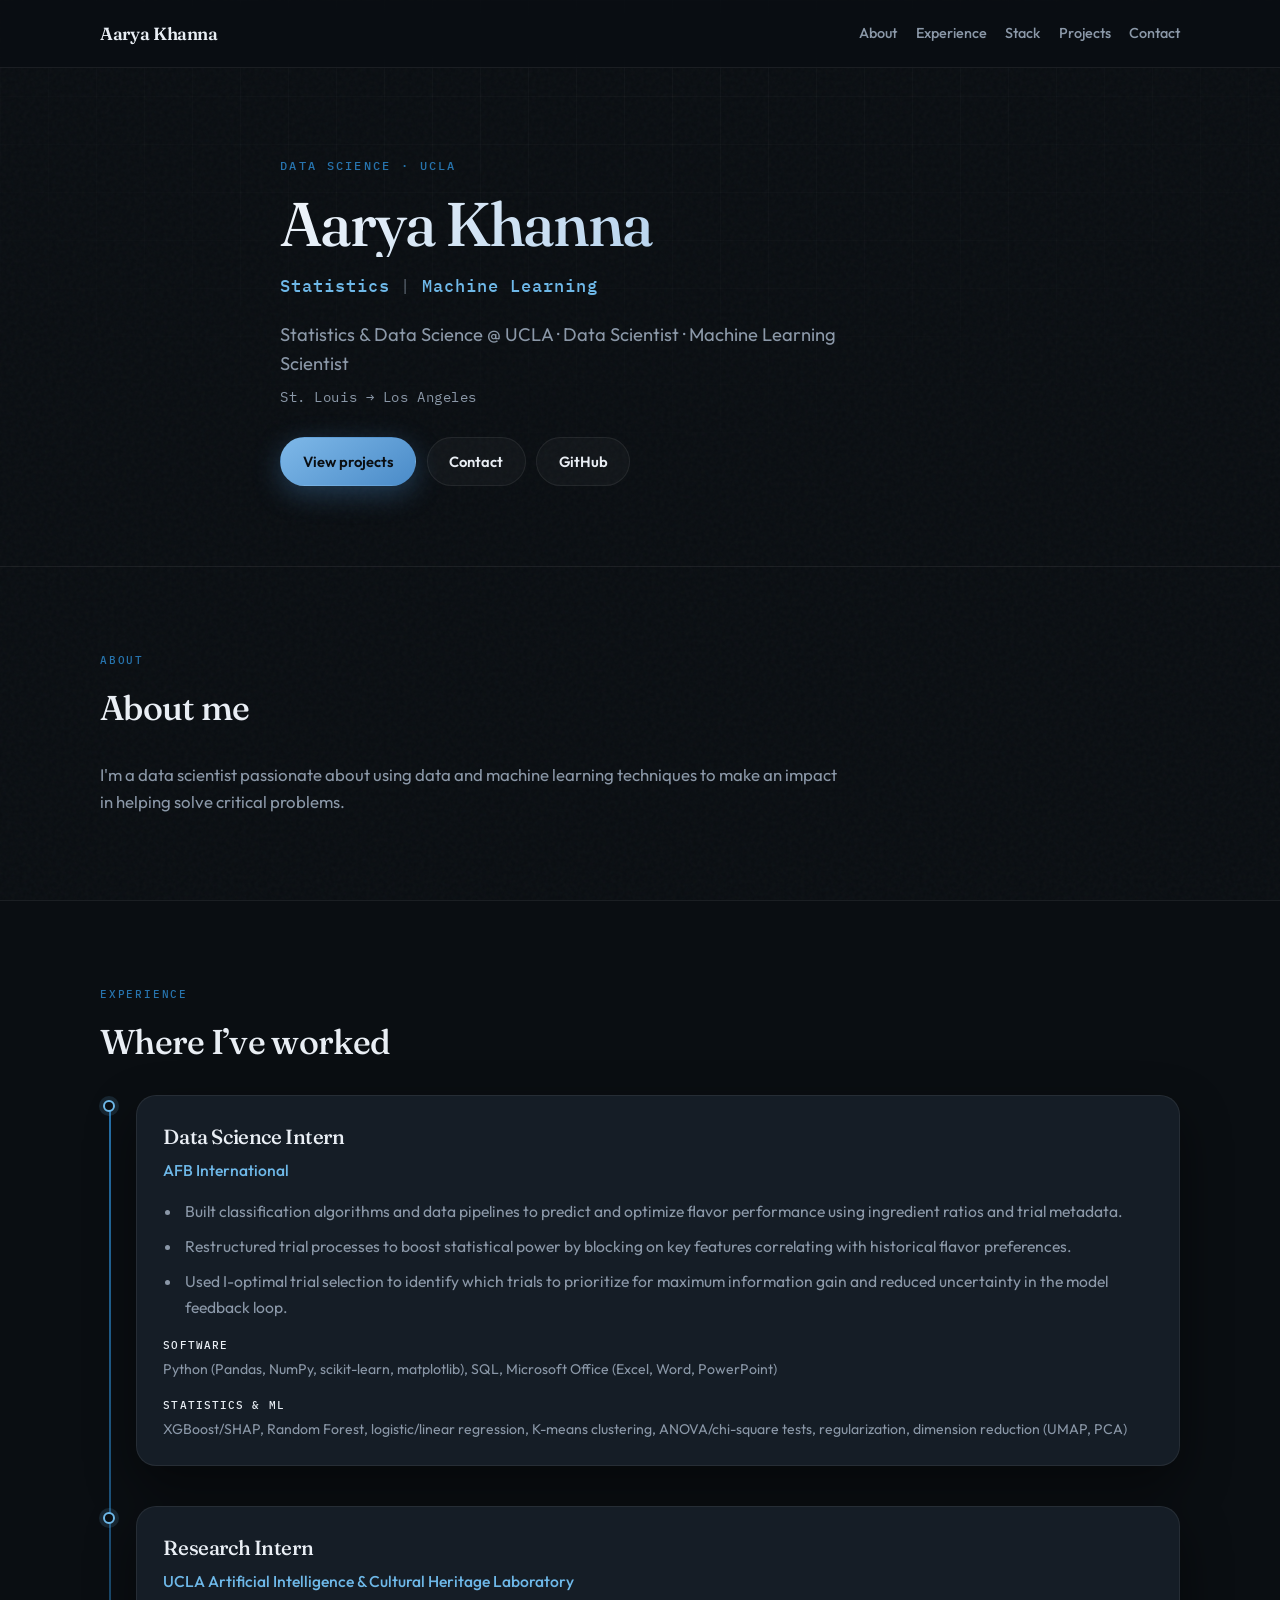
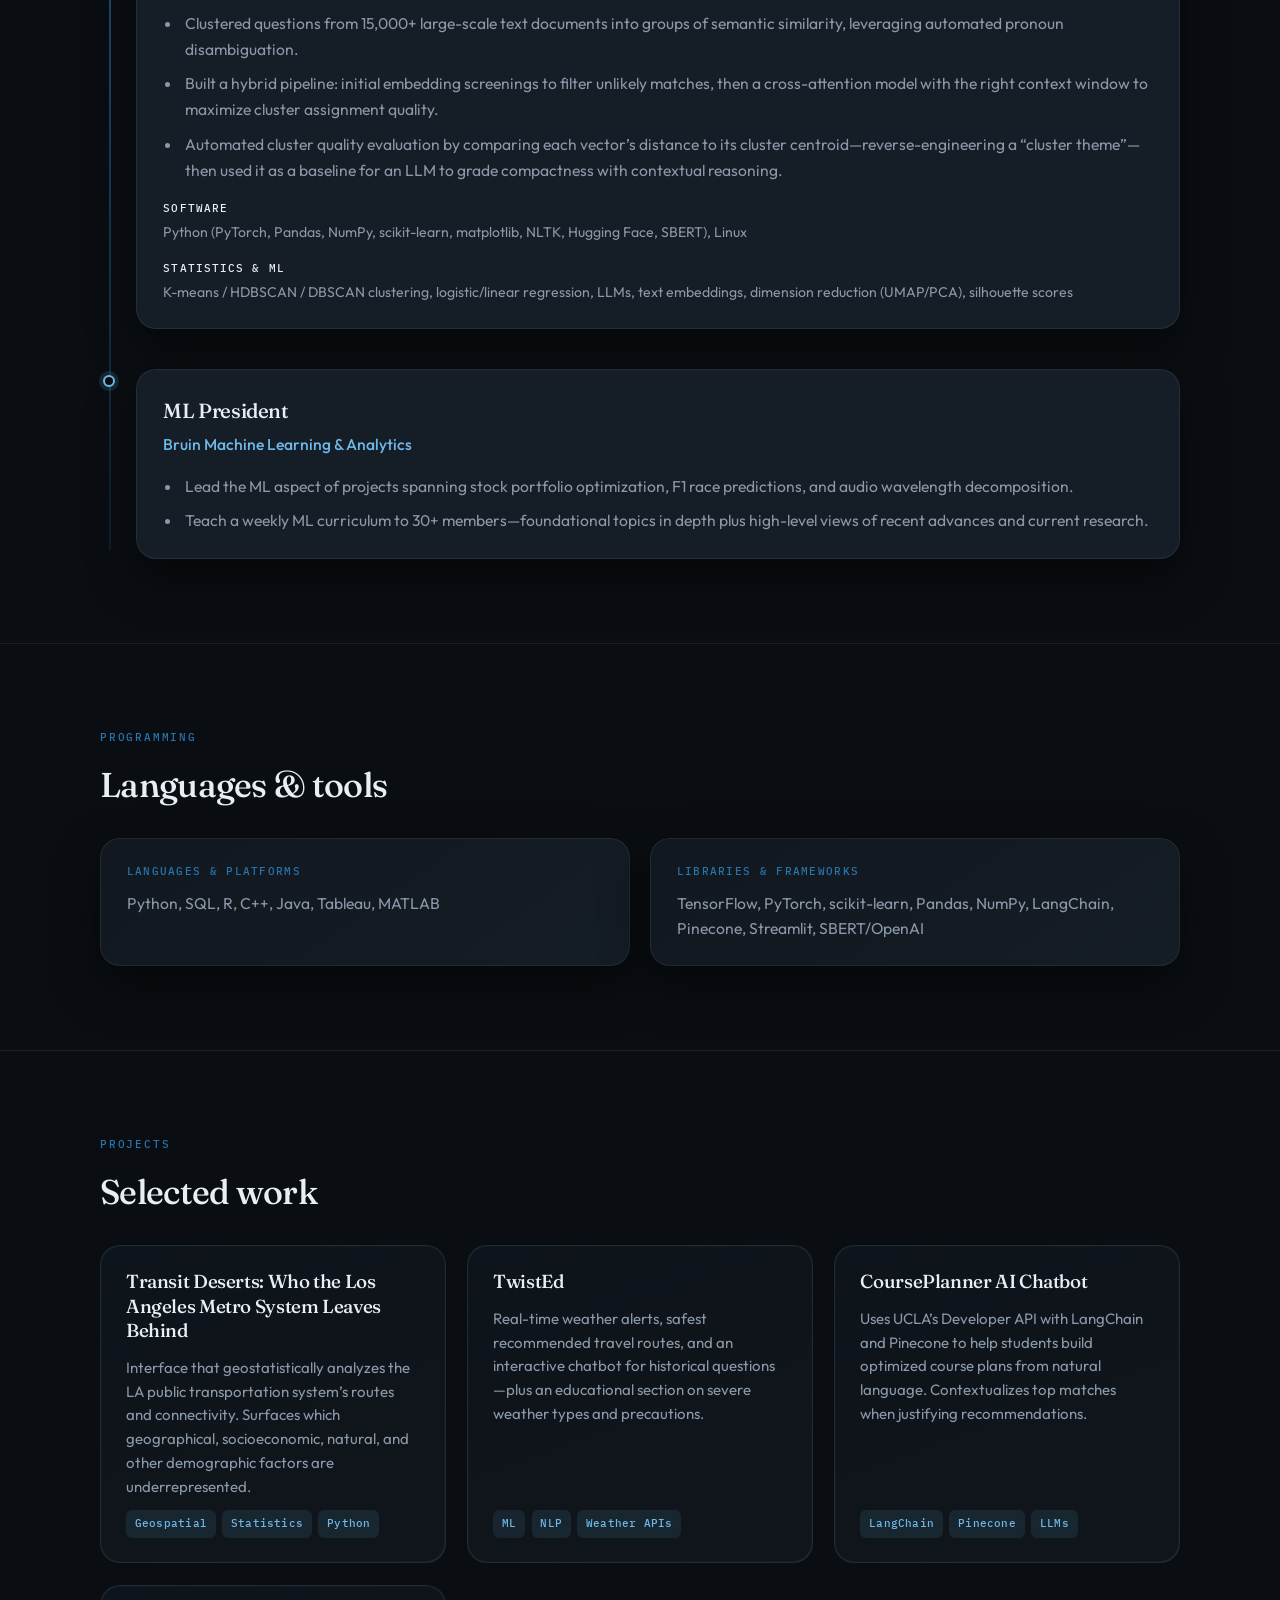
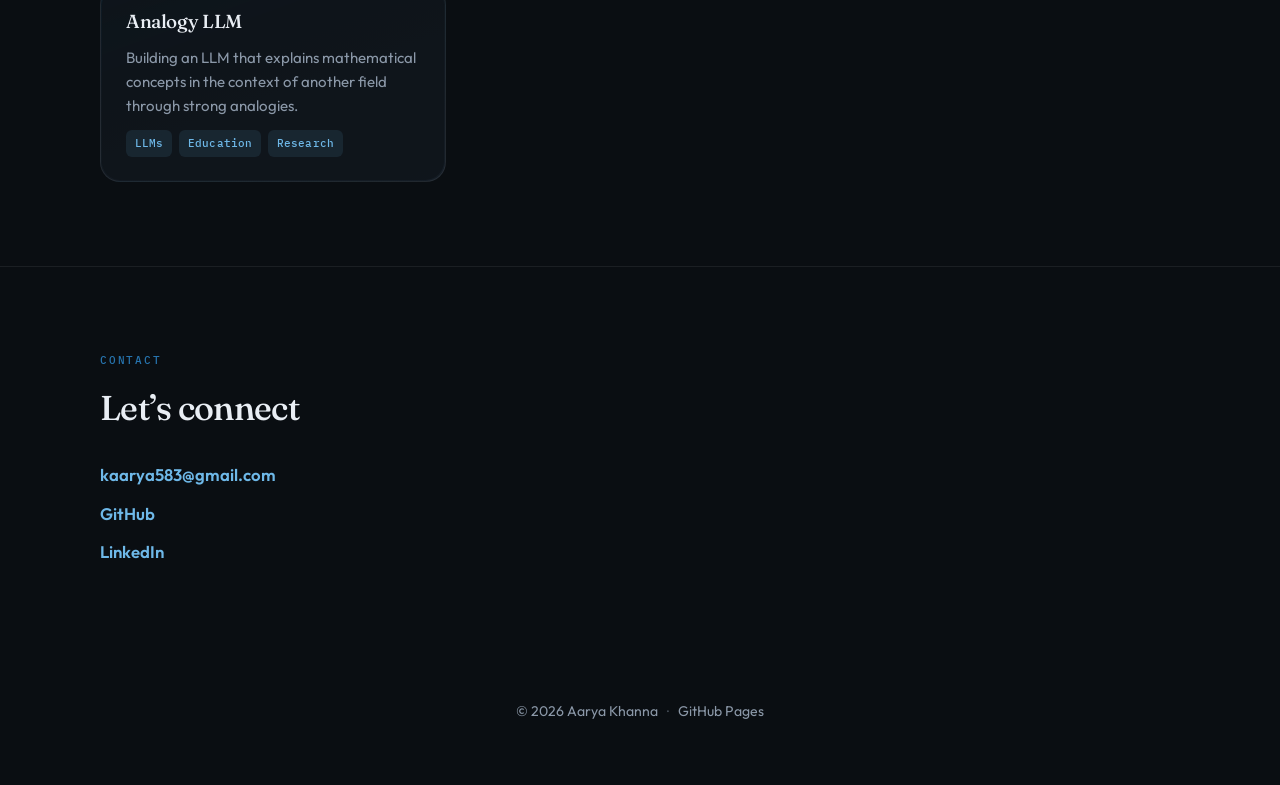
==== index.html @ 201a644e "Update portfolio content and design" ====
<!DOCTYPE html>
<html lang="en">
  <head>
    <meta charset="utf-8" />
    <meta name="viewport" content="width=device-width, initial-scale=1" />
    <meta
      name="description"
      content="Aarya Khanna — Statistics, machine learning, and data science. UCLA."
    />
    <title>Aarya Khanna — Portfolio</title>
    <link rel="preconnect" href="https://fonts.googleapis.com" />
    <link rel="preconnect" href="https://fonts.gstatic.com" crossorigin />
    <link
      href="https://fonts.googleapis.com/css2?family=Fraunces:ital,opsz,wght@0,9..144,400;0,9..144,500;0,9..144,600;1,9..144,400&family=Outfit:wght@300;400;500;600;700&family=IBM+Plex+Mono:ital,wght@0,400;0,500;1,400&display=swap"
      rel="stylesheet"
    />
    <link rel="stylesheet" href="./styles.css" />
  </head>
  <body>
    <p id="load-error" class="load-error wrap" hidden>
      Could not load <code>content.json</code>. Open this site over HTTP (e.g. GitHub Pages) or run a local server in the project folder.
    </p>

    <div class="bg-noise" aria-hidden="true"></div>
    <div class="bg-grid" aria-hidden="true"></div>

    <header class="site-header">
      <div class="wrap">
        <a href="#top" class="logo" id="site-name">Aarya Khanna</a>
        <nav class="nav" aria-label="Primary">
          <a href="#about">About</a>
          <a href="#experience">Experience</a>
          <a href="#programming">Stack</a>
          <a href="#projects">Projects</a>
          <a href="#contact">Contact</a>
        </nav>
      </div>
    </header>

    <main id="top">
      <section class="hero">
        <div class="wrap hero-inner">
          <p class="hero-eyebrow" id="hero-eyebrow">Data science · UCLA</p>
          <h1 id="hero-name">Aarya Khanna</h1>
          <p class="tagline-pipes" id="tagline"></p>
          <p class="hero-subtitle" id="hero-subtitle"></p>
          <p class="hero-location" id="hero-location"></p>
          <div class="hero-cta">
            <a class="btn btn-primary" href="#projects">View projects</a>
            <a class="btn btn-ghost" href="#contact">Contact</a>
            <a
              class="btn btn-ghost btn-icon"
              id="hero-github"
              href="https://github.com/kaarya583"
              target="_blank"
              rel="noopener noreferrer"
              >GitHub</a
            >
          </div>
        </div>
      </section>

      <section id="about" aria-labelledby="about-heading">
        <div class="wrap section-inner">
          <p class="section-label">About</p>
          <h2 id="about-heading">About me</h2>
          <div class="about-text prose" id="about-body"></div>
        </div>
      </section>

      <section id="experience" aria-labelledby="experience-heading">
        <div class="wrap section-inner">
          <p class="section-label">Experience</p>
          <h2 id="experience-heading">Where I’ve worked</h2>
          <div class="timeline" id="experience-body"></div>
        </div>
      </section>

      <section id="programming" aria-labelledby="programming-heading">
        <div class="wrap section-inner">
          <p class="section-label">Programming</p>
          <h2 id="programming-heading">Languages & tools</h2>
          <div class="skill-panels" id="programming-body"></div>
        </div>
      </section>

      <section id="projects" aria-labelledby="projects-heading">
        <div class="wrap section-inner">
          <p class="section-label">Projects</p>
          <h2 id="projects-heading">Selected work</h2>
          <div class="projects-grid" id="projects-grid"></div>
        </div>
      </section>

      <section id="contact" aria-labelledby="contact-heading">
        <div class="wrap section-inner">
          <p class="section-label">Contact</p>
          <h2 id="contact-heading">Let’s connect</h2>
          <div class="contact-block" id="contact-body"></div>
        </div>
      </section>
    </main>

    <footer class="site-footer">
      <div class="wrap">
        <p>
          © <span id="year"></span>
          <span id="footer-name">Aarya Khanna</span>
          <span class="footer-dot">·</span>
          <a href="https://pages.github.com/">GitHub Pages</a>
        </p>
      </div>
    </footer>

    <script>
      document.getElementById("year").textContent = new Date().getFullYear();
    </script>
    <script src="./app.js" defer></script>
  </body>
</html>
---- styles.css ----
/* Portfolio — content lives in content.json */

:root {
  --bg: #0a0e12;
  --bg-elevated: #121920;
  --bg-card: #151d26;
  --text: #e9eef4;
  --text-muted: #8b98a8;
  --accent: #6eb8e8;
  --accent-2: #2774ae;
  --accent-glow: rgba(110, 184, 232, 0.14);
  --accent-soft: rgba(110, 184, 232, 0.1);
  --border: rgba(255, 255, 255, 0.07);
  --border-strong: rgba(110, 184, 232, 0.22);
  --font-sans: "Outfit", system-ui, sans-serif;
  --font-display: "Fraunces", Georgia, "Times New Roman", serif;
  --font-mono: "IBM Plex Mono", ui-monospace, monospace;
  --radius: 14px;
  --radius-lg: 20px;
  --shadow: 0 20px 50px rgba(0, 0, 0, 0.45);
  --ease: cubic-bezier(0.22, 1, 0.36, 1);
}

*,
*::before,
*::after {
  box-sizing: border-box;
}

html {
  scroll-behavior: smooth;
}

@media (prefers-reduced-motion: reduce) {
  html {
    scroll-behavior: auto;
  }
}

body {
  margin: 0;
  min-height: 100vh;
  font-family: var(--font-sans);
  font-size: 1.0625rem;
  line-height: 1.65;
  color: var(--text);
  background: var(--bg);
  position: relative;
}

.bg-noise {
  position: fixed;
  inset: 0;
  pointer-events: none;
  z-index: 0;
  opacity: 0.035;
  background-image: url("data:image/svg+xml,%3Csvg viewBox='0 0 256 256' xmlns='http://www.w3.org/2000/svg'%3E%3Cfilter id='n'%3E%3CfeTurbulence type='fractalNoise' baseFrequency='0.85' numOctaves='4' stitchTiles='stitch'/%3E%3C/filter%3E%3Crect width='100%25' height='100%25' filter='url(%23n)'/%3E%3C/svg%3E");
}

.bg-grid {
  position: fixed;
  inset: 0;
  pointer-events: none;
  z-index: 0;
  background-image:
    linear-gradient(rgba(255, 255, 255, 0.03) 1px, transparent 1px),
    linear-gradient(90deg, rgba(255, 255, 255, 0.03) 1px, transparent 1px);
  background-size: 48px 48px;
  mask-image: radial-gradient(ellipse 80% 60% at 50% 0%, black, transparent);
}

a {
  color: var(--accent);
  text-decoration: none;
  transition: color 0.18s var(--ease);
}

a:hover {
  color: #9ed0f5;
}

a:focus-visible {
  outline: 2px solid var(--accent);
  outline-offset: 3px;
}

.wrap {
  width: min(1080px, 92vw);
  margin-inline: auto;
  position: relative;
  z-index: 1;
}

/* Header */
.site-header {
  position: sticky;
  top: 0;
  z-index: 20;
  padding: 1rem 0;
  background: rgba(10, 14, 18, 0.78);
  backdrop-filter: blur(16px) saturate(1.2);
  border-bottom: 1px solid var(--border);
}

.site-header .wrap {
  display: flex;
  align-items: center;
  justify-content: space-between;
  gap: 1rem;
}

.logo {
  font-family: var(--font-display);
  font-weight: 600;
  font-size: 1.1rem;
  letter-spacing: -0.02em;
  color: var(--text);
}

.nav {
  display: flex;
  gap: 0.35rem 1.15rem;
  flex-wrap: wrap;
  justify-content: flex-end;
}

.nav a {
  color: var(--text-muted);
  font-size: 0.9rem;
  font-weight: 500;
  padding: 0.35rem 0;
}

.nav a:hover {
  color: var(--text);
}

/* Hero */
.hero {
  padding: clamp(2.5rem, 10vw, 5.5rem) 0 clamp(3rem, 8vw, 5rem);
  position: relative;
  z-index: 1;
}

.hero-inner {
  max-width: 720px;
}

.hero-eyebrow {
  font-family: var(--font-mono);
  font-size: 0.72rem;
  font-weight: 500;
  letter-spacing: 0.2em;
  text-transform: uppercase;
  color: var(--accent-2);
  margin: 0 0 1rem;
}

.hero h1 {
  font-family: var(--font-display);
  font-weight: 500;
  font-size: clamp(2.5rem, 7vw, 3.85rem);
  line-height: 1.08;
  letter-spacing: -0.03em;
  margin: 0 0 1rem;
  background: linear-gradient(135deg, #f2f6fb 0%, #b8d4ee 55%, #7eb8e8 100%);
  -webkit-background-clip: text;
  background-clip: text;
  color: transparent;
}

.tagline-pipes {
  font-family: var(--font-mono);
  font-size: clamp(0.95rem, 2vw, 1.05rem);
  font-weight: 500;
  letter-spacing: 0.06em;
  color: var(--accent);
  margin: 0 0 1.25rem;
  display: flex;
  flex-wrap: wrap;
  align-items: center;
  gap: 0.5rem 0.65rem;
}

.tagline-pipes .pipe-sep {
  color: var(--text-muted);
  font-weight: 400;
  opacity: 0.65;
}

.hero-subtitle {
  margin: 0 0 0.5rem;
  font-size: clamp(1rem, 2.2vw, 1.15rem);
  font-weight: 400;
  color: var(--text-muted);
  max-width: 52ch;
  line-height: 1.55;
}

.hero-location {
  margin: 0 0 1.75rem;
  font-family: var(--font-mono);
  font-size: 0.88rem;
  color: var(--text-muted);
  letter-spacing: 0.04em;
}

.hero-cta {
  display: flex;
  flex-wrap: wrap;
  gap: 0.65rem;
}

.btn {
  display: inline-flex;
  align-items: center;
  justify-content: center;
  padding: 0.7rem 1.35rem;
  border-radius: 999px;
  font-size: 0.92rem;
  font-weight: 600;
  border: 1px solid transparent;
  transition:
    transform 0.2s var(--ease),
    box-shadow 0.2s var(--ease),
    background 0.2s var(--ease);
}

@media (prefers-reduced-motion: reduce) {
  .btn {
    transition: background 0.2s var(--ease);
  }
}

.btn-primary {
  background: linear-gradient(145deg, #7eb8e8, #4a8bc8);
  color: #0a0e12;
  box-shadow: 0 8px 28px rgba(74, 139, 200, 0.35);
}

.btn-primary:hover {
  color: #0a0e12;
  transform: translateY(-1px);
  box-shadow: 0 12px 32px rgba(74, 139, 200, 0.45);
}

.btn-ghost {
  border-color: var(--border);
  color: var(--text);
  background: rgba(255, 255, 255, 0.03);
}

.btn-ghost:hover {
  background: var(--accent-glow);
  border-color: var(--border-strong);
  transform: translateY(-1px);
}

@media (prefers-reduced-motion: reduce) {
  .btn-primary:hover,
  .btn-ghost:hover {
    transform: none;
  }
}

/* Sections */
.section-inner {
  position: relative;
  z-index: 1;
}

section {
  padding: clamp(3rem, 7vw, 5.25rem) 0;
}

section:not(:last-of-type) {
  border-bottom: 1px solid var(--border);
}

.section-label {
  font-family: var(--font-mono);
  font-size: 0.7rem;
  font-weight: 500;
  letter-spacing: 0.16em;
  text-transform: uppercase;
  color: var(--accent-2);
  margin: 0 0 0.65rem;
}

section h2 {
  font-family: var(--font-display);
  font-size: clamp(1.65rem, 3.2vw, 2.15rem);
  font-weight: 500;
  margin: 0 0 1.5rem;
  letter-spacing: -0.02em;
  color: var(--text);
}

.prose p,
.about-text p {
  margin: 0 0 1rem;
  color: var(--text-muted);
  max-width: 68ch;
  font-size: 1.05rem;
}

.prose p:last-child,
.about-text p:last-child {
  margin-bottom: 0;
}

.muted {
  color: var(--text-muted);
}

/* Timeline / Experience */
.timeline {
  display: flex;
  flex-direction: column;
  gap: 0;
  position: relative;
  margin-top: 0.5rem;
}

.timeline::before {
  content: "";
  position: absolute;
  left: 0.55rem;
  top: 0.5rem;
  bottom: 0.5rem;
  width: 2px;
  background: linear-gradient(
    180deg,
    var(--accent-2),
    rgba(39, 116, 174, 0.15)
  );
  border-radius: 2px;
}

.timeline-card {
  position: relative;
  padding-left: 2.25rem;
  padding-bottom: 2.5rem;
}

.timeline-card:last-child {
  padding-bottom: 0;
}

.timeline-dot {
  position: absolute;
  left: 0.2rem;
  top: 0.35rem;
  width: 12px;
  height: 12px;
  border-radius: 50%;
  background: var(--bg);
  border: 2px solid var(--accent);
  box-shadow: 0 0 0 4px var(--accent-glow);
}

.timeline-body {
  background: var(--bg-card);
  border: 1px solid var(--border);
  border-radius: var(--radius-lg);
  padding: 1.5rem 1.65rem;
  box-shadow: var(--shadow);
  transition: border-color 0.25s var(--ease);
}

.timeline-body:hover {
  border-color: var(--border-strong);
}

.timeline-head h3 {
  font-family: var(--font-display);
  font-size: 1.28rem;
  font-weight: 500;
  margin: 0 0 0.25rem;
  letter-spacing: -0.02em;
}

.timeline-head .org {
  margin: 0 0 1rem;
  font-size: 0.98rem;
  font-weight: 500;
  color: var(--accent);
}

.exp-highlights {
  margin: 0;
  padding-left: 1.15rem;
  color: var(--text-muted);
  font-size: 0.98rem;
}

.exp-highlights li {
  margin-bottom: 0.55rem;
  padding-left: 0.2rem;
}

.exp-highlights li:last-child {
  margin-bottom: 0;
}

.exp-meta {
  margin: 1rem 0 0;
  font-size: 0.88rem;
  line-height: 1.55;
  color: var(--text-muted);
}

.exp-meta-label {
  display: block;
  font-family: var(--font-mono);
  font-size: 0.68rem;
  font-weight: 500;
  letter-spacing: 0.1em;
  text-transform: uppercase;
  color: var(--text);
  margin-bottom: 0.35rem;
}

/* Programming panels */
.skill-panels {
  display: grid;
  grid-template-columns: repeat(auto-fit, minmax(min(100%, 300px), 1fr));
  gap: 1.25rem;
}

.skill-panel {
  background: linear-gradient(
    145deg,
    rgba(18, 25, 32, 0.95),
    rgba(21, 29, 38, 0.98)
  );
  border: 1px solid var(--border);
  border-radius: var(--radius-lg);
  padding: 1.5rem 1.6rem;
  box-shadow: var(--shadow);
  transition: border-color 0.25s var(--ease), transform 0.25s var(--ease);
}

.skill-panel:hover {
  border-color: var(--border-strong);
  transform: translateY(-2px);
}

@media (prefers-reduced-motion: reduce) {
  .skill-panel:hover {
    transform: none;
  }
}

.skill-panel-title {
  font-family: var(--font-mono);
  font-size: 0.68rem;
  font-weight: 500;
  letter-spacing: 0.12em;
  text-transform: uppercase;
  color: var(--accent-2);
  margin: 0 0 0.65rem;
}

.skill-panel-text {
  margin: 0;
  font-size: 0.98rem;
  color: var(--text-muted);
  line-height: 1.6;
}

/* Projects */
.projects-grid {
  display: grid;
  grid-template-columns: repeat(auto-fill, minmax(min(100%, 280px), 1fr));
  gap: 1.35rem;
}

.project-card {
  border-radius: var(--radius-lg);
  background: linear-gradient(
    160deg,
    rgba(39, 116, 174, 0.12) 0%,
    rgba(18, 25, 32, 0.9) 40%,
    var(--bg-card) 100%
  );
  border: 1px solid var(--border);
  padding: 1px;
  transition:
    border-color 0.25s var(--ease),
    box-shadow 0.25s var(--ease),
    transform 0.25s var(--ease);
}

.project-card:hover {
  border-color: var(--border-strong);
  box-shadow: 0 24px 48px rgba(0, 0, 0, 0.35);
  transform: translateY(-3px);
}

@media (prefers-reduced-motion: reduce) {
  .project-card:hover {
    transform: none;
  }
}

.project-card-inner {
  border-radius: calc(var(--radius-lg) - 1px);
  background: rgba(15, 20, 26, 0.85);
  padding: 1.45rem 1.5rem;
  height: 100%;
  display: flex;
  flex-direction: column;
  gap: 0.75rem;
}

.project-card h3 {
  font-family: var(--font-display);
  font-size: 1.18rem;
  font-weight: 500;
  margin: 0;
  letter-spacing: -0.02em;
  line-height: 1.3;
}

.project-card .desc {
  flex: 1;
  margin: 0;
  font-size: 0.94rem;
  color: var(--text-muted);
  line-height: 1.58;
}

.tech {
  display: flex;
  flex-wrap: wrap;
  gap: 0.4rem;
}

.tech span {
  font-family: var(--font-mono);
  font-size: 0.68rem;
  font-weight: 500;
  padding: 0.3rem 0.55rem;
  border-radius: 6px;
  background: var(--accent-soft);
  color: var(--accent);
  letter-spacing: 0.02em;
}

.project-links {
  display: flex;
  flex-wrap: wrap;
  gap: 1rem;
  padding-top: 0.15rem;
}

.project-links a {
  font-size: 0.88rem;
  font-weight: 600;
}

/* Contact */
.contact-block {
  max-width: 40ch;
}

.contact-list {
  list-style: none;
  margin: 0;
  padding: 0;
  display: flex;
  flex-direction: column;
  gap: 0.65rem;
}

.contact-list a {
  font-size: 1.05rem;
  font-weight: 600;
}

/* Footer */
.site-footer {
  padding: 2.25rem 0 3rem;
  text-align: center;
  color: var(--text-muted);
  font-size: 0.88rem;
  position: relative;
  z-index: 1;
}

.footer-dot {
  margin: 0 0.35rem;
  opacity: 0.5;
}

.site-footer a {
  color: var(--text-muted);
}

.site-footer a:hover {
  color: var(--accent);
}

.load-error {
  padding: 2rem;
  text-align: center;
  color: #f0a8a8;
  max-width: 40rem;
  margin: 2rem auto;
  position: relative;
  z-index: 5;
}

@media (max-width: 640px) {
  .timeline::before {
    left: 0.45rem;
  }

  .timeline-dot {
    left: 0.1rem;
  }

  .timeline-card {
    padding-left: 1.85rem;
  }
}
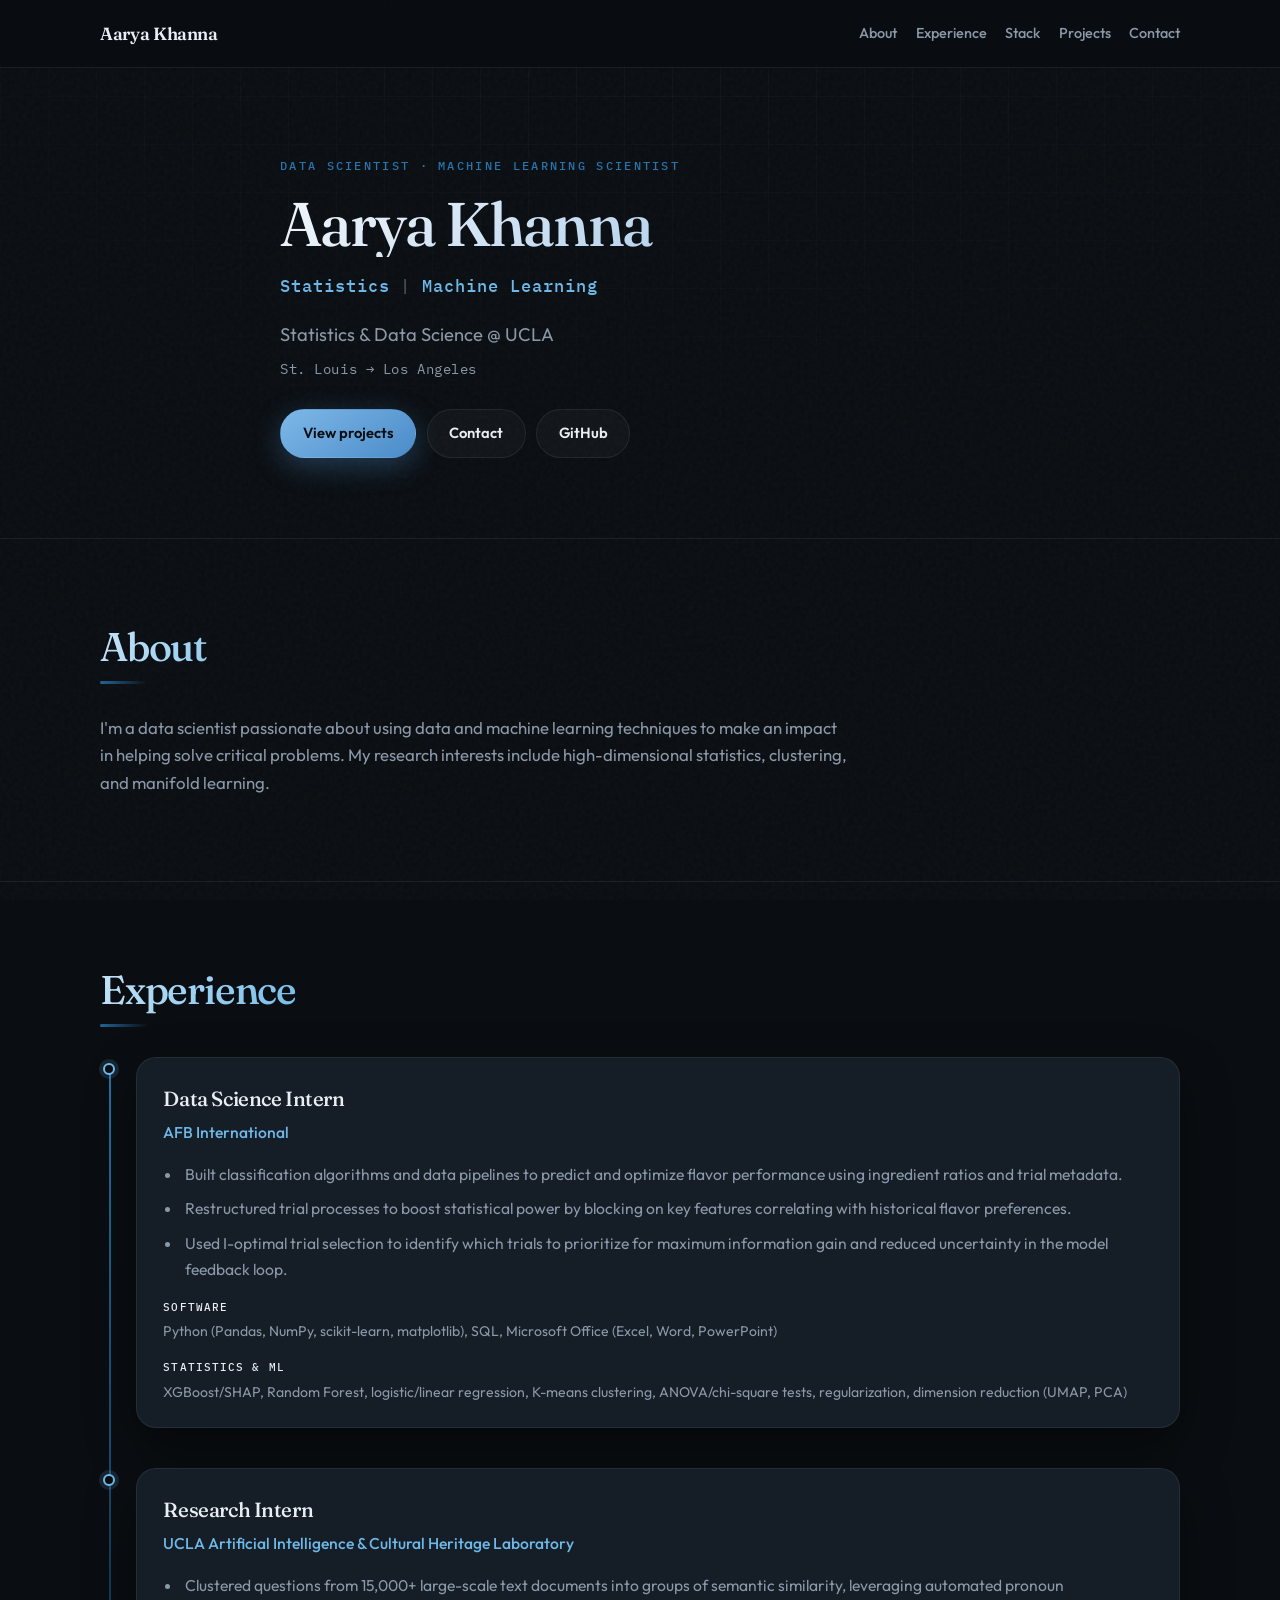
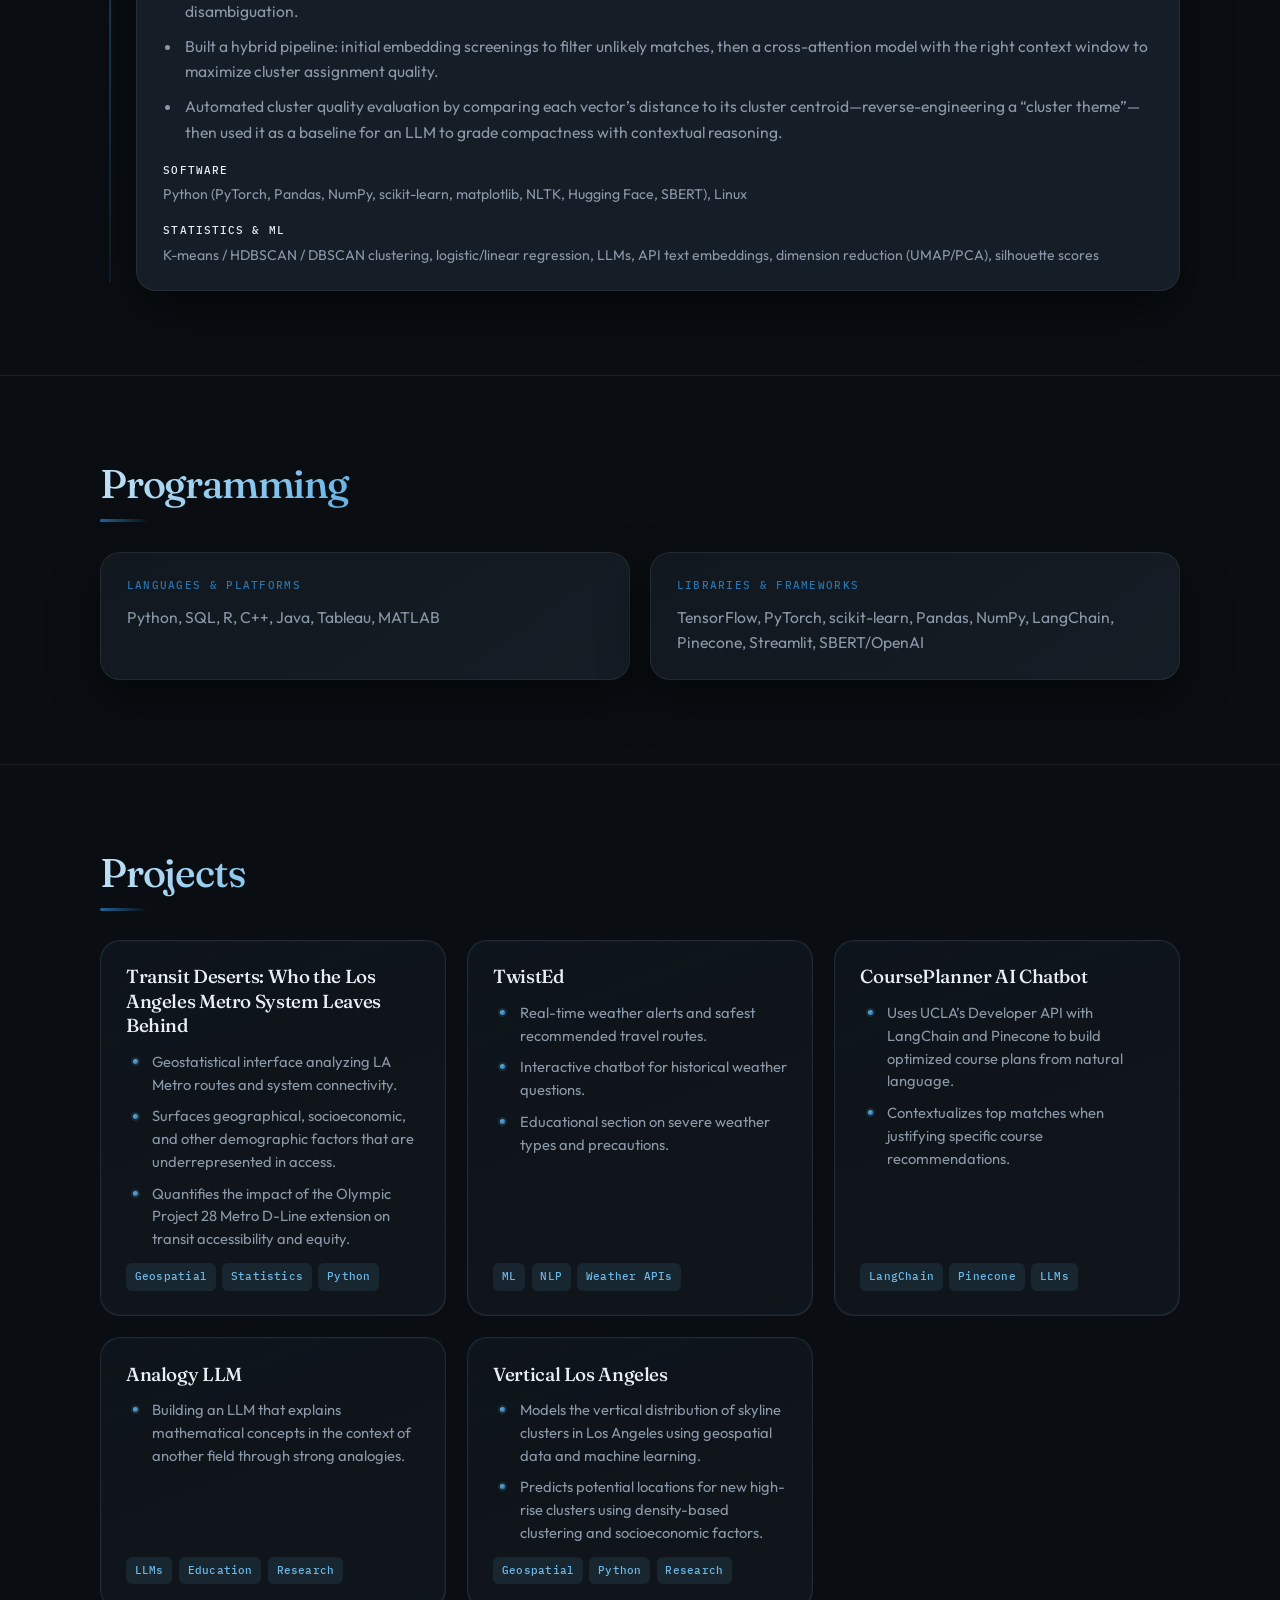
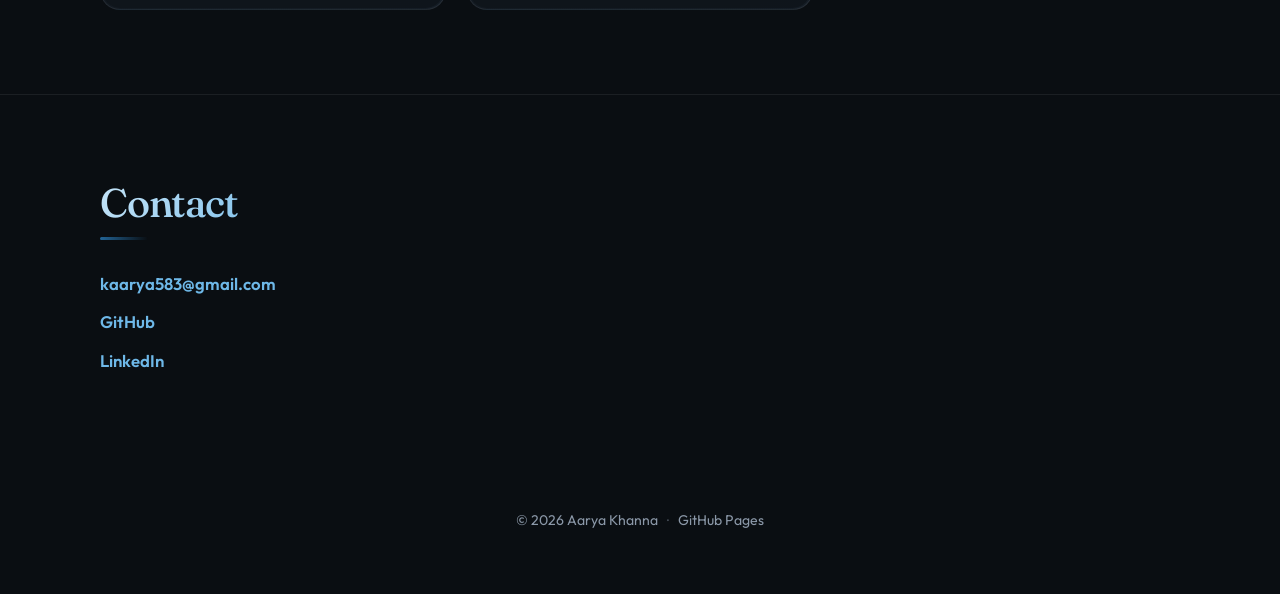
==== commit 36cc7035: "Section headings as accent titles; project bullets" ====
--- a/index.html
+++ b/index.html
@@ -40,7 +40,7 @@
     <main id="top">
       <section class="hero">
         <div class="wrap hero-inner">
-          <p class="hero-eyebrow" id="hero-eyebrow">Data science · UCLA</p>
+          <p class="hero-eyebrow" id="hero-eyebrow">Data Scientist · Machine Learning Scientist</p>
           <h1 id="hero-name">Aarya Khanna</h1>
           <p class="tagline-pipes" id="tagline"></p>
           <p class="hero-subtitle" id="hero-subtitle"></p>
@@ -62,40 +62,35 @@
 
       <section id="about" aria-labelledby="about-heading">
         <div class="wrap section-inner">
-          <p class="section-label">About</p>
-          <h2 id="about-heading">About me</h2>
+          <h2 class="section-heading" id="about-heading">About</h2>
           <div class="about-text prose" id="about-body"></div>
         </div>
       </section>
 
       <section id="experience" aria-labelledby="experience-heading">
         <div class="wrap section-inner">
-          <p class="section-label">Experience</p>
-          <h2 id="experience-heading">Where I’ve worked</h2>
+          <h2 class="section-heading" id="experience-heading">Experience</h2>
           <div class="timeline" id="experience-body"></div>
         </div>
       </section>
 
       <section id="programming" aria-labelledby="programming-heading">
         <div class="wrap section-inner">
-          <p class="section-label">Programming</p>
-          <h2 id="programming-heading">Languages & tools</h2>
+          <h2 class="section-heading" id="programming-heading">Programming</h2>
           <div class="skill-panels" id="programming-body"></div>
         </div>
       </section>
 
       <section id="projects" aria-labelledby="projects-heading">
         <div class="wrap section-inner">
-          <p class="section-label">Projects</p>
-          <h2 id="projects-heading">Selected work</h2>
+          <h2 class="section-heading" id="projects-heading">Projects</h2>
           <div class="projects-grid" id="projects-grid"></div>
         </div>
       </section>
 
       <section id="contact" aria-labelledby="contact-heading">
         <div class="wrap section-inner">
-          <p class="section-label">Contact</p>
-          <h2 id="contact-heading">Let’s connect</h2>
+          <h2 class="section-heading" id="contact-heading">Contact</h2>
           <div class="contact-block" id="contact-body"></div>
         </div>
       </section>
--- a/styles.css
+++ b/styles.css
@@ -277,23 +277,38 @@
   border-bottom: 1px solid var(--border);
 }
 
-.section-label {
-  font-family: var(--font-mono);
-  font-size: 0.7rem;
-  font-weight: 500;
-  letter-spacing: 0.16em;
-  text-transform: uppercase;
-  color: var(--accent-2);
-  margin: 0 0 0.65rem;
-}
-
-section h2 {
+/* Single section title (replaces old label + white h2) */
+.section-heading {
   font-family: var(--font-display);
-  font-size: clamp(1.65rem, 3.2vw, 2.15rem);
-  font-weight: 500;
-  margin: 0 0 1.5rem;
-  letter-spacing: -0.02em;
-  color: var(--text);
+  font-size: clamp(1.85rem, 4vw, 2.5rem);
+  font-weight: 500;
+  letter-spacing: -0.03em;
+  line-height: 1.2;
+  margin: 0 0 1.85rem;
+  max-width: 20ch;
+  background: linear-gradient(
+    125deg,
+    #c5e4f8 0%,
+    #6eb8e8 45%,
+    #2774ae 100%
+  );
+  -webkit-background-clip: text;
+  background-clip: text;
+  color: transparent;
+  position: relative;
+  padding-bottom: 0.85rem;
+}
+
+.section-heading::after {
+  content: "";
+  position: absolute;
+  left: 0;
+  bottom: 0;
+  width: 3rem;
+  height: 3px;
+  border-radius: 2px;
+  background: linear-gradient(90deg, var(--accent-2), transparent);
+  opacity: 0.85;
 }
 
 .prose p,
@@ -531,6 +546,38 @@
   line-height: 1.58;
 }
 
+.project-bullets {
+  flex: 1;
+  margin: 0;
+  padding: 0 0 0 1.1rem;
+  list-style: none;
+}
+
+.project-bullets li {
+  position: relative;
+  font-size: 0.92rem;
+  line-height: 1.55;
+  color: var(--text-muted);
+  margin-bottom: 0.55rem;
+  padding-left: 0.55rem;
+}
+
+.project-bullets li:last-child {
+  margin-bottom: 0;
+}
+
+.project-bullets li::before {
+  content: "";
+  position: absolute;
+  left: -0.65rem;
+  top: 0.55em;
+  width: 5px;
+  height: 5px;
+  border-radius: 50%;
+  background: linear-gradient(135deg, var(--accent), var(--accent-2));
+  box-shadow: 0 0 0 2px var(--accent-glow);
+}
+
 .tech {
   display: flex;
   flex-wrap: wrap;
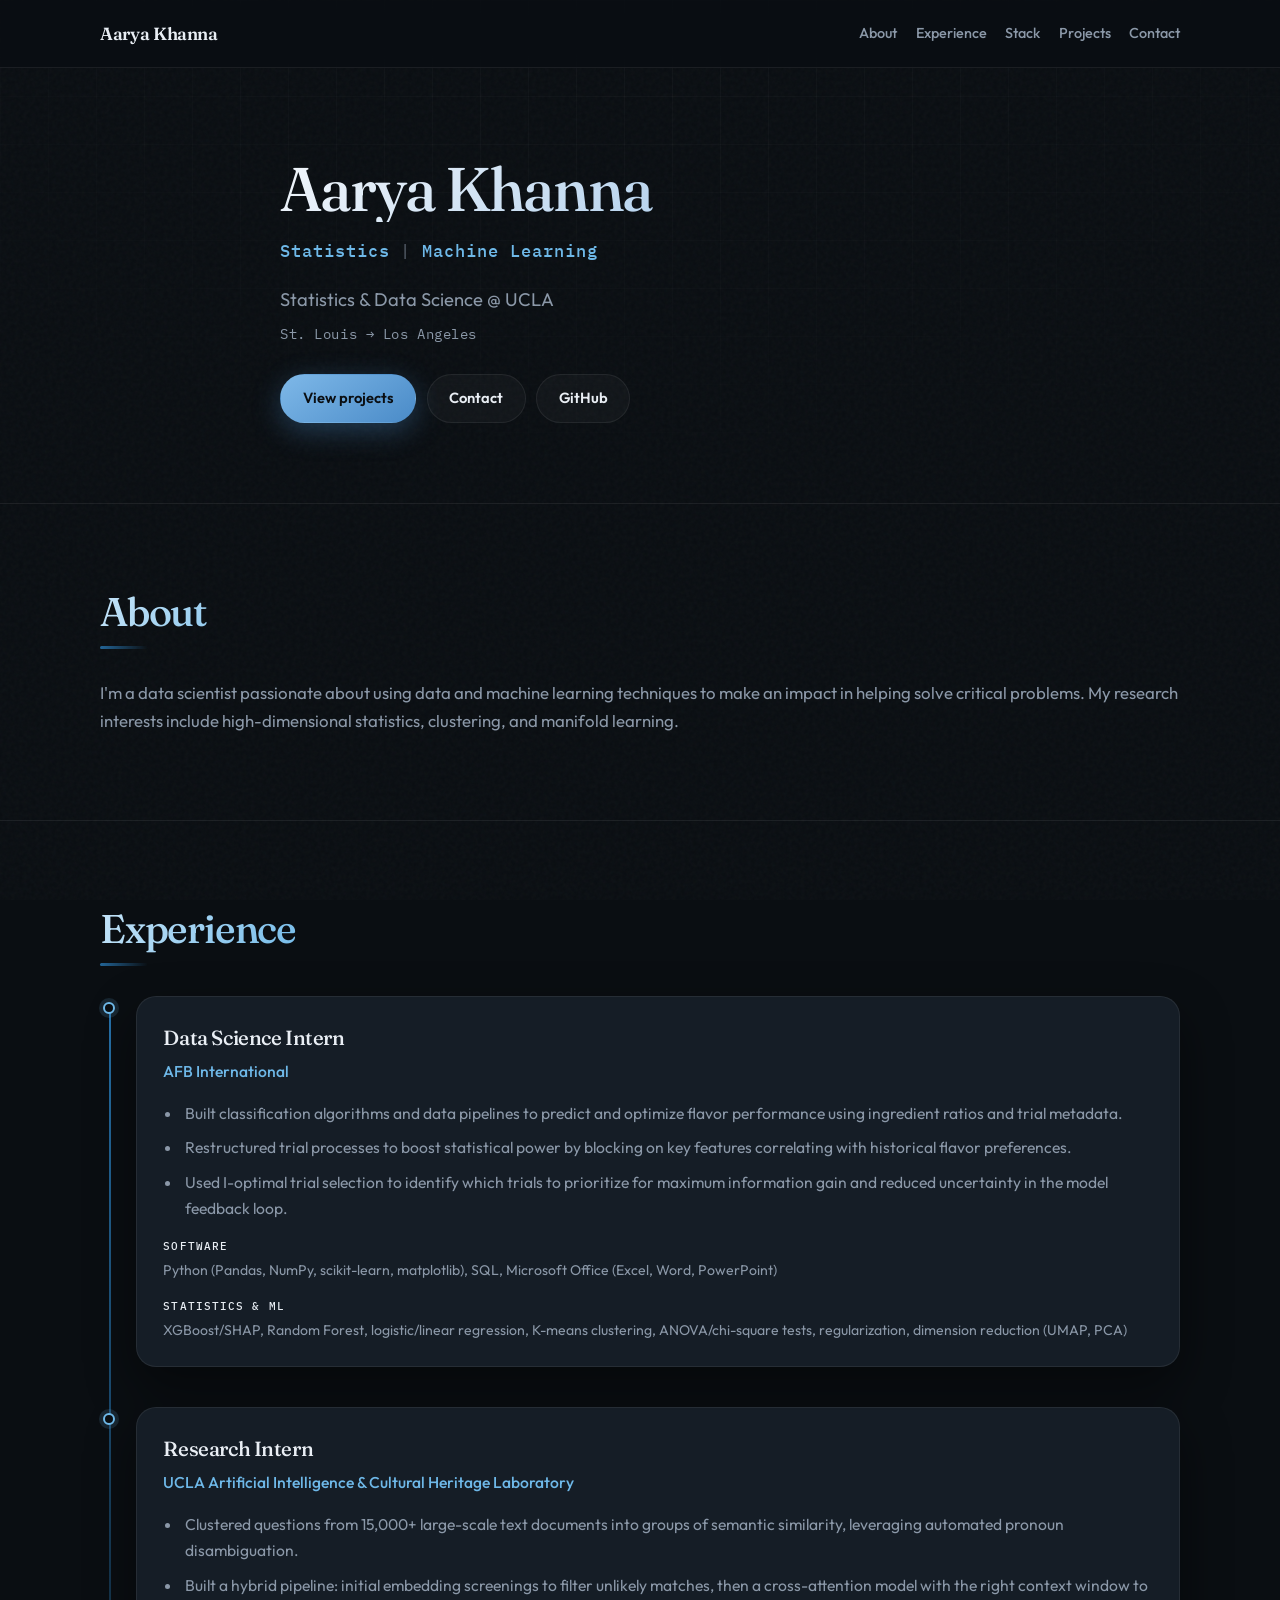
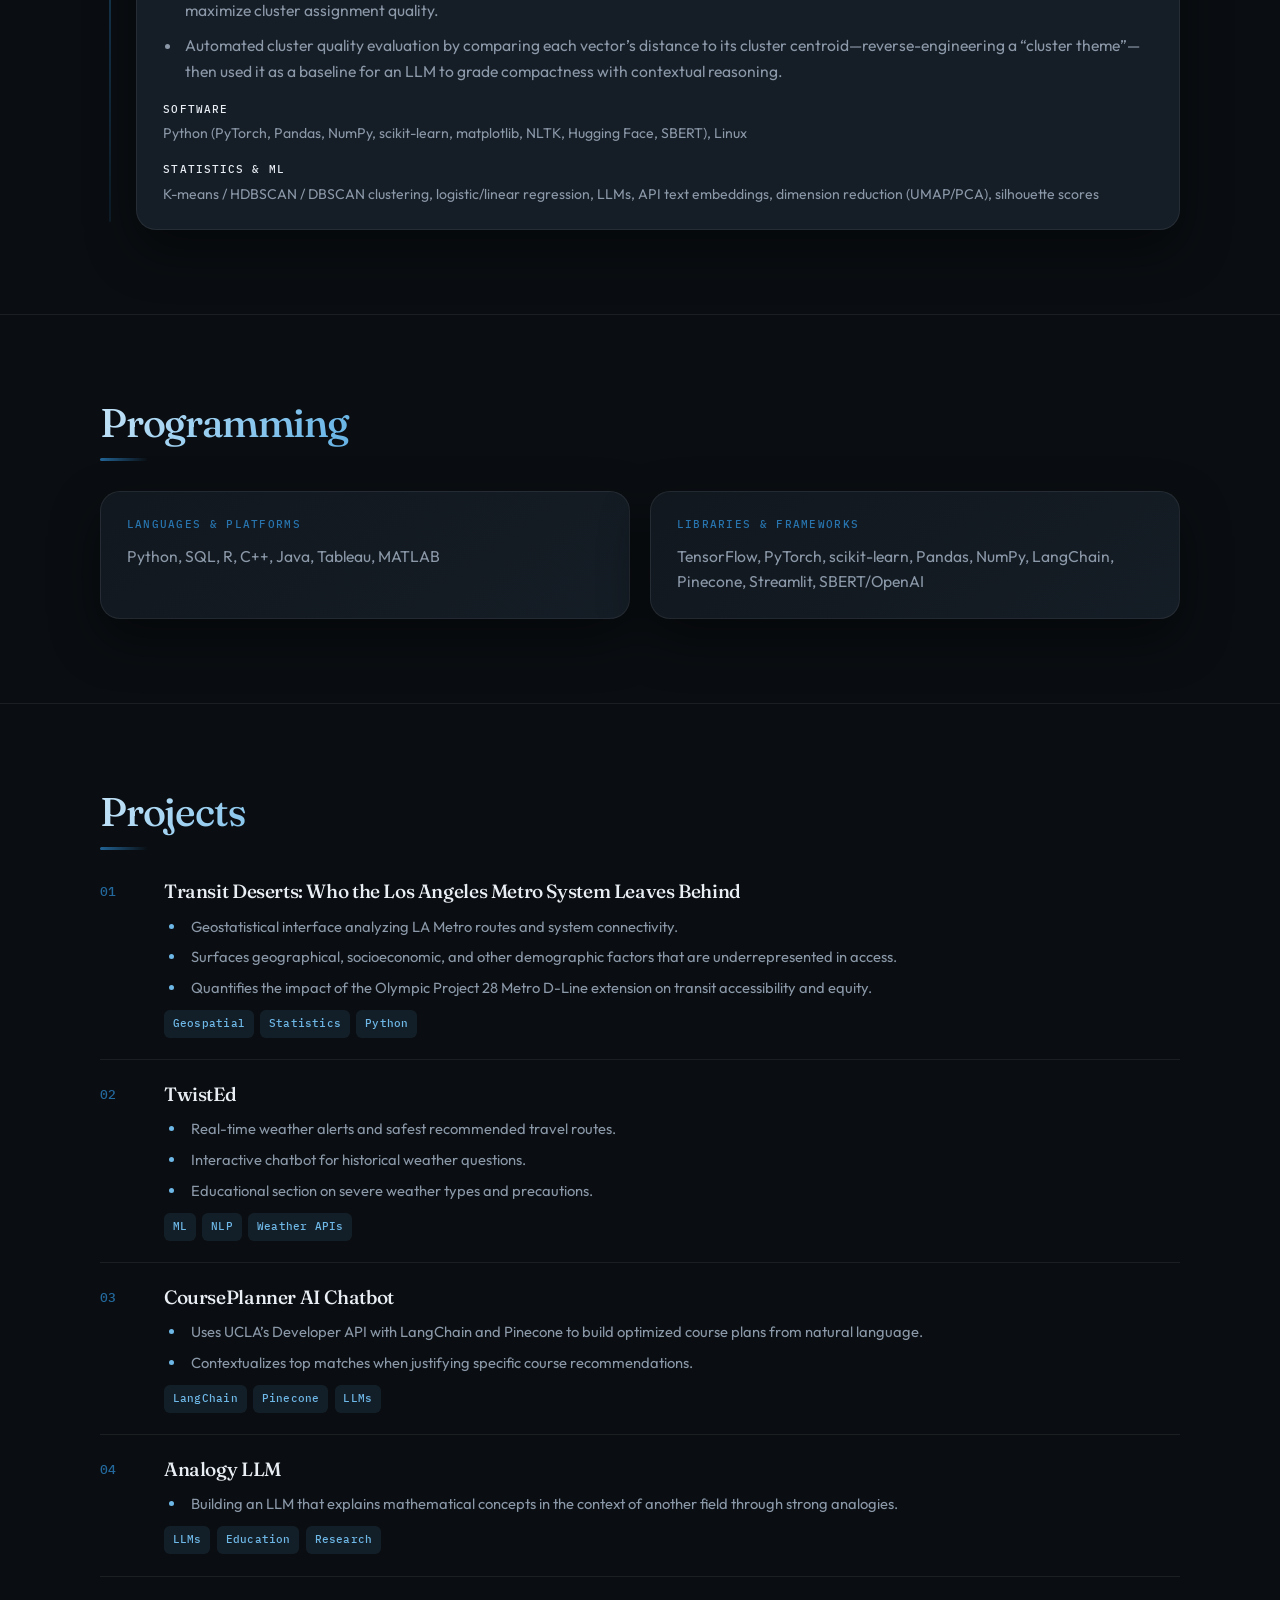
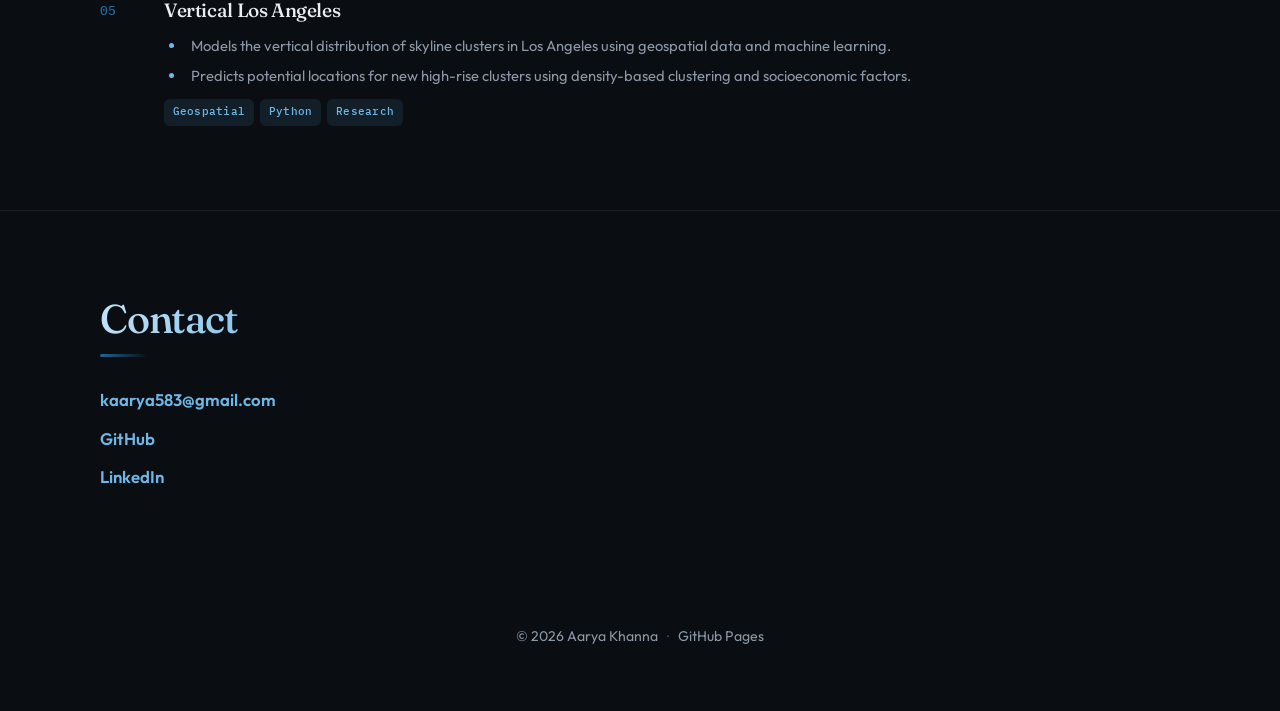
==== commit 88b65e51: "Section headings as accent titles; project bullets" ====
--- a/index.html
+++ b/index.html
@@ -40,7 +40,6 @@
     <main id="top">
       <section class="hero">
         <div class="wrap hero-inner">
-          <p class="hero-eyebrow" id="hero-eyebrow">Data Scientist · Machine Learning Scientist</p>
           <h1 id="hero-name">Aarya Khanna</h1>
           <p class="tagline-pipes" id="tagline"></p>
           <p class="hero-subtitle" id="hero-subtitle"></p>
@@ -84,7 +83,7 @@
       <section id="projects" aria-labelledby="projects-heading">
         <div class="wrap section-inner">
           <h2 class="section-heading" id="projects-heading">Projects</h2>
-          <div class="projects-grid" id="projects-grid"></div>
+          <div id="projects-grid"></div>
         </div>
       </section>
 
--- a/styles.css
+++ b/styles.css
@@ -146,16 +146,6 @@
   max-width: 720px;
 }
 
-.hero-eyebrow {
-  font-family: var(--font-mono);
-  font-size: 0.72rem;
-  font-weight: 500;
-  letter-spacing: 0.2em;
-  text-transform: uppercase;
-  color: var(--accent-2);
-  margin: 0 0 1rem;
-}
-
 .hero h1 {
   font-family: var(--font-display);
   font-weight: 500;
@@ -311,12 +301,20 @@
   opacity: 0.85;
 }
 
-.prose p,
+.prose p {
+  margin: 0 0 1rem;
+  color: var(--text-muted);
+  max-width: 68ch;
+  font-size: 1.05rem;
+}
+
 .about-text p {
   margin: 0 0 1rem;
   color: var(--text-muted);
-  max-width: 68ch;
+  max-width: none;
+  width: 100%;
   font-size: 1.05rem;
+  line-height: 1.7;
 }
 
 .prose p:last-child,
@@ -484,98 +482,100 @@
   line-height: 1.6;
 }
 
-/* Projects */
-.projects-grid {
+/* Projects — full-width list */
+.projects-list {
+  list-style: none;
+  margin: 0;
+  padding: 0;
+}
+
+.project-list-item {
   display: grid;
-  grid-template-columns: repeat(auto-fill, minmax(min(100%, 280px), 1fr));
-  gap: 1.35rem;
-}
-
-.project-card {
-  border-radius: var(--radius-lg);
-  background: linear-gradient(
-    160deg,
-    rgba(39, 116, 174, 0.12) 0%,
-    rgba(18, 25, 32, 0.9) 40%,
-    var(--bg-card) 100%
-  );
-  border: 1px solid var(--border);
-  padding: 1px;
-  transition:
-    border-color 0.25s var(--ease),
-    box-shadow 0.25s var(--ease),
-    transform 0.25s var(--ease);
-}
-
-.project-card:hover {
-  border-color: var(--border-strong);
-  box-shadow: 0 24px 48px rgba(0, 0, 0, 0.35);
-  transform: translateY(-3px);
-}
-
-@media (prefers-reduced-motion: reduce) {
-  .project-card:hover {
-    transform: none;
-  }
-}
-
-.project-card-inner {
-  border-radius: calc(var(--radius-lg) - 1px);
-  background: rgba(15, 20, 26, 0.85);
-  padding: 1.45rem 1.5rem;
-  height: 100%;
-  display: flex;
-  flex-direction: column;
-  gap: 0.75rem;
-}
-
-.project-card h3 {
+  grid-template-columns: 2.75rem 1fr;
+  gap: 1rem 1.25rem;
+  align-items: start;
+  padding: 1.35rem 0;
+  border-bottom: 1px solid var(--border);
+}
+
+.project-list-item:first-child {
+  padding-top: 0;
+}
+
+.project-list-item:last-child {
+  border-bottom: none;
+  padding-bottom: 0;
+}
+
+.project-list-num {
+  font-family: var(--font-mono);
+  font-size: 0.8rem;
+  font-weight: 500;
+  color: var(--accent-2);
+  line-height: 1.5;
+  padding-top: 0.2rem;
+  opacity: 0.9;
+}
+
+.project-list-body {
+  min-width: 0;
+}
+
+.project-list-title {
   font-family: var(--font-display);
-  font-size: 1.18rem;
-  font-weight: 500;
-  margin: 0;
+  font-size: 1.2rem;
+  font-weight: 500;
+  margin: 0 0 0.65rem;
   letter-spacing: -0.02em;
-  line-height: 1.3;
-}
-
-.project-card .desc {
-  flex: 1;
+  line-height: 1.35;
+  color: var(--text);
+}
+
+.project-list-body .desc {
   margin: 0;
   font-size: 0.94rem;
   color: var(--text-muted);
-  line-height: 1.58;
+  line-height: 1.6;
+}
+
+.project-list-tech {
+  margin-top: 0.65rem;
+}
+
+@media (max-width: 520px) {
+  .project-list-item {
+    grid-template-columns: 1fr;
+    gap: 0.35rem;
+  }
+
+  .project-list-num {
+    padding-top: 0;
+    margin-bottom: -0.15rem;
+  }
 }
 
 .project-bullets {
-  flex: 1;
+  flex: 0 1 auto;
   margin: 0;
-  padding: 0 0 0 1.1rem;
-  list-style: none;
+  padding: 0 0 0 1.35rem;
+  list-style: disc;
+  list-style-position: outside;
 }
 
 .project-bullets li {
-  position: relative;
   font-size: 0.92rem;
   line-height: 1.55;
   color: var(--text-muted);
-  margin-bottom: 0.55rem;
-  padding-left: 0.55rem;
+  margin-bottom: 0.5rem;
+  padding-left: 0.35rem;
+}
+
+.project-bullets li::marker {
+  color: var(--accent);
 }
 
 .project-bullets li:last-child {
   margin-bottom: 0;
-}
-
-.project-bullets li::before {
-  content: "";
-  position: absolute;
-  left: -0.65rem;
-  top: 0.55em;
-  width: 5px;
-  height: 5px;
-  border-radius: 50%;
-  background: linear-gradient(135deg, var(--accent), var(--accent-2));
-  box-shadow: 0 0 0 2px var(--accent-glow);
 }
 
 .tech {
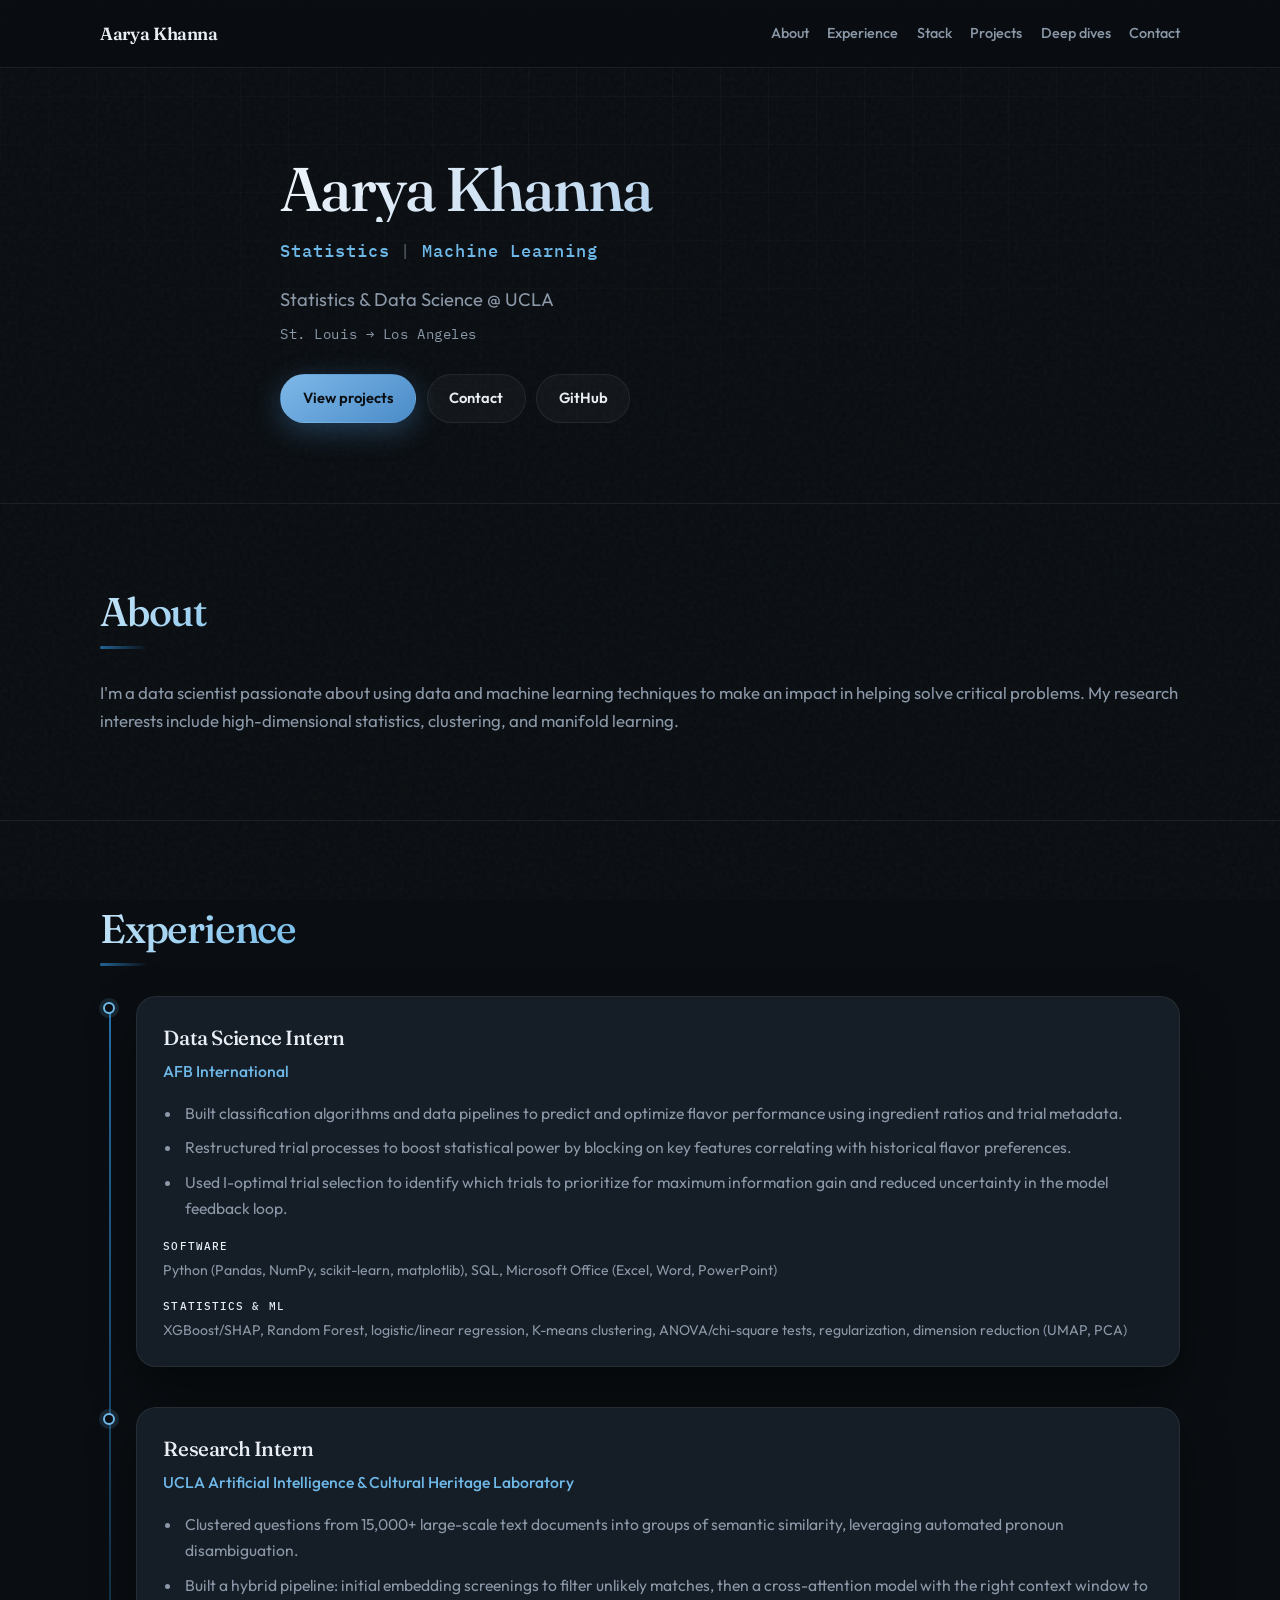
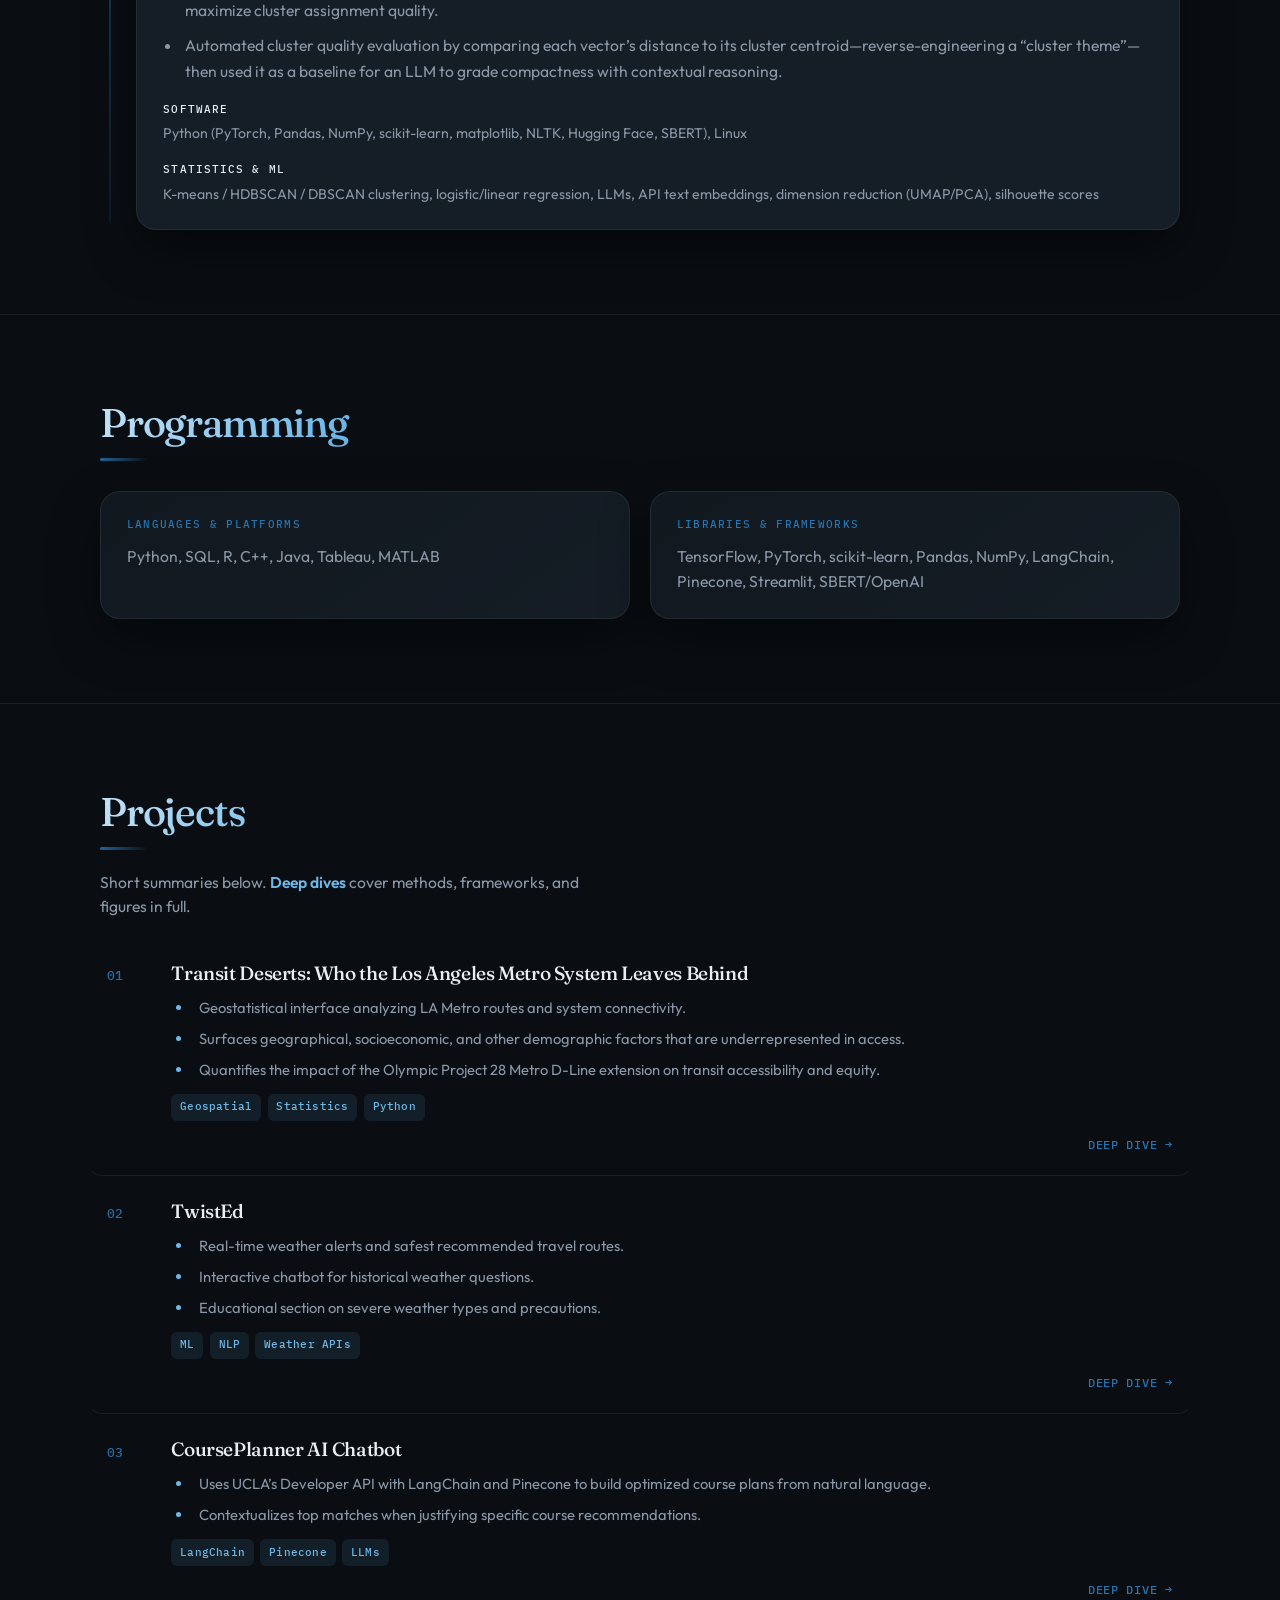
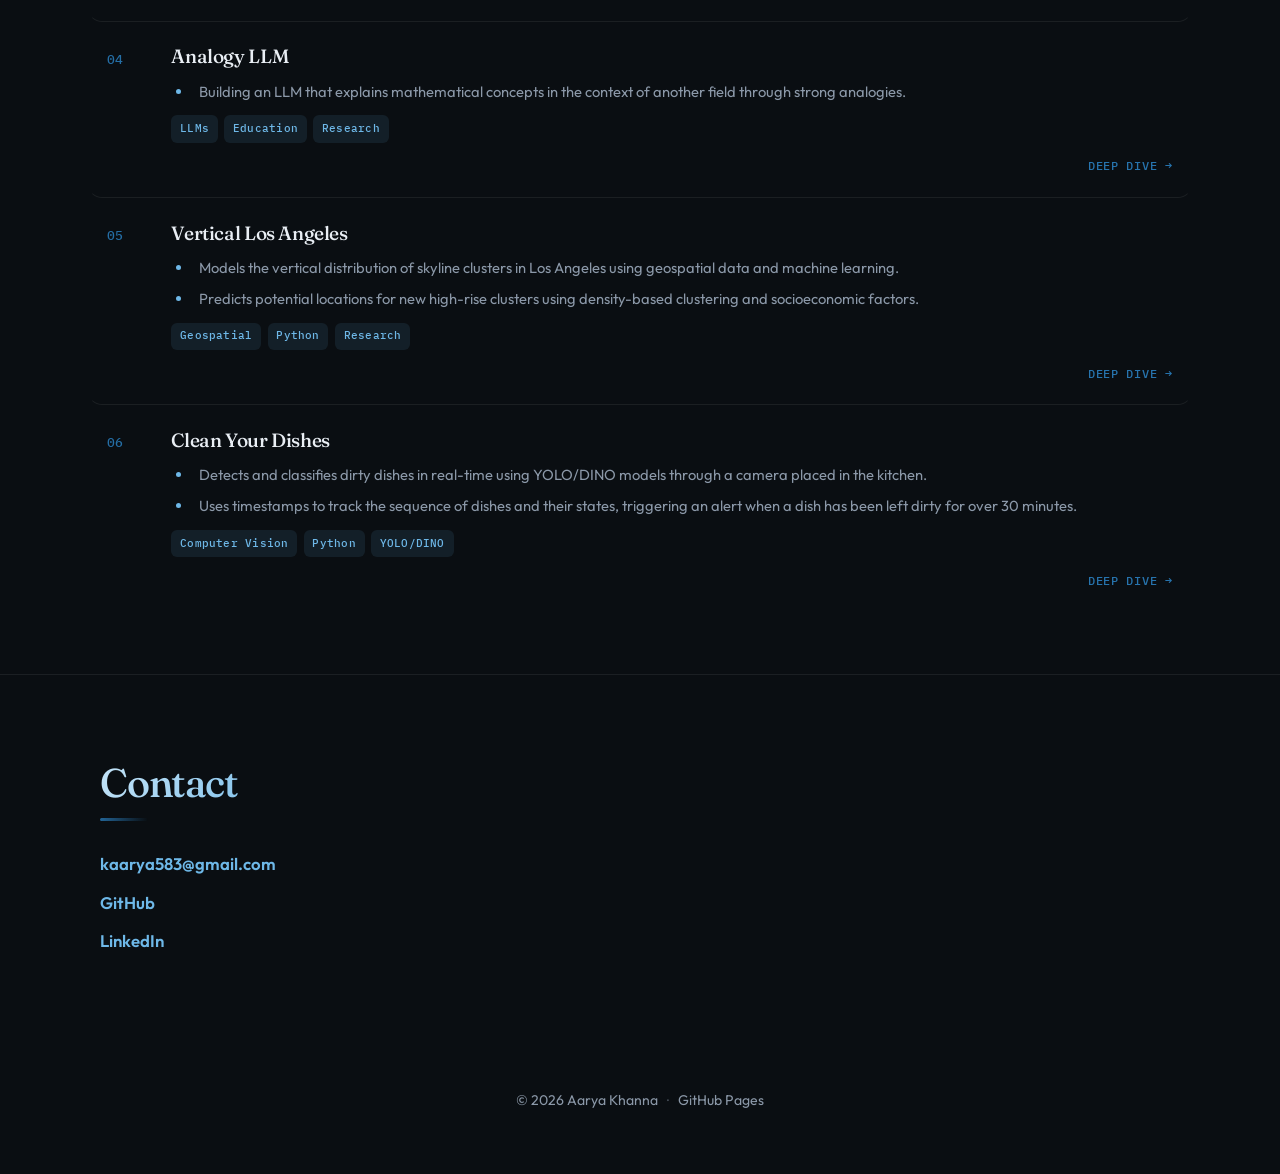
==== commit e65e0edb: "Section headings as accent titles; project bullets" ====
--- a/index.html
+++ b/index.html
@@ -32,6 +32,7 @@
           <a href="#experience">Experience</a>
           <a href="#programming">Stack</a>
           <a href="#projects">Projects</a>
+          <a href="./projects.html">Deep dives</a>
           <a href="#contact">Contact</a>
         </nav>
       </div>
@@ -45,7 +46,7 @@
           <p class="hero-subtitle" id="hero-subtitle"></p>
           <p class="hero-location" id="hero-location"></p>
           <div class="hero-cta">
-            <a class="btn btn-primary" href="#projects">View projects</a>
+            <a class="btn btn-primary" href="./projects.html">View projects</a>
             <a class="btn btn-ghost" href="#contact">Contact</a>
             <a
               class="btn btn-ghost btn-icon"
@@ -83,6 +84,10 @@
       <section id="projects" aria-labelledby="projects-heading">
         <div class="wrap section-inner">
           <h2 class="section-heading" id="projects-heading">Projects</h2>
+          <p class="section-intro">
+            Short summaries below.
+            <a href="./projects.html">Deep dives</a> cover methods, frameworks, and figures in full.
+          </p>
           <div id="projects-grid"></div>
         </div>
       </section>
--- a/styles.css
+++ b/styles.css
@@ -246,6 +246,11 @@
   transform: translateY(-1px);
 }
 
+.btn-sm {
+  padding: 0.45rem 1rem;
+  font-size: 0.85rem;
+}
+
 @media (prefers-reduced-motion: reduce) {
   .btn-primary:hover,
   .btn-ghost:hover {
@@ -301,6 +306,18 @@
   opacity: 0.85;
 }
 
+.section-intro {
+  margin: -0.6rem 0 1.75rem;
+  font-size: 0.98rem;
+  color: var(--text-muted);
+  max-width: 52ch;
+  line-height: 1.55;
+}
+
+.section-intro a {
+  font-weight: 600;
+}
+
 .prose p {
   margin: 0 0 1rem;
   color: var(--text-muted);
@@ -494,12 +511,19 @@
   grid-template-columns: 2.75rem 1fr;
   gap: 1rem 1.25rem;
   align-items: start;
-  padding: 1.35rem 0;
+  padding: 1.35rem 1.15rem;
+  margin: 0 -0.75rem;
+  border-radius: var(--radius);
+  border: 1px solid transparent;
   border-bottom: 1px solid var(--border);
+  transition:
+    background 0.2s var(--ease),
+    border-color 0.2s var(--ease),
+    box-shadow 0.2s var(--ease);
 }
 
 .project-list-item:first-child {
-  padding-top: 0;
+  padding-top: 0.85rem;
 }
 
 .project-list-item:last-child {
@@ -507,14 +531,24 @@
   padding-bottom: 0;
 }
 
+.project-list-item:hover {
+  background: rgba(18, 25, 32, 0.65);
+  border-color: var(--border);
+  box-shadow: 0 12px 40px rgba(0, 0, 0, 0.35);
+}
+
+.project-list-item:hover .project-list-num {
+  color: var(--accent);
+}
+
 .project-list-num {
   font-family: var(--font-mono);
   font-size: 0.8rem;
   font-weight: 500;
   color: var(--accent-2);
   line-height: 1.5;
-  padding-top: 0.2rem;
-  opacity: 0.9;
+  padding-top: 0.35rem;
+  opacity: 0.95;
 }
 
 .project-list-body {
@@ -531,6 +565,25 @@
   color: var(--text);
 }
 
+.project-list-title-link {
+  color: inherit;
+  text-decoration: none;
+  background-image: linear-gradient(
+    90deg,
+    rgba(110, 184, 232, 0.35),
+    rgba(39, 116, 174, 0.45)
+  );
+  background-size: 0% 2px;
+  background-repeat: no-repeat;
+  background-position: 0 100%;
+  transition: background-size 0.25s var(--ease), color 0.2s ease;
+}
+
+.project-list-title-link:hover {
+  color: var(--accent);
+  background-size: 100% 2px;
+}
+
 .project-list-body .desc {
   margin: 0;
   font-size: 0.94rem;
@@ -539,18 +592,51 @@
 }
 
 .project-list-tech {
-  margin-top: 0.65rem;
+  margin-top: 0.75rem;
+}
+
+.project-list-actions {
+  display: flex;
+  flex-wrap: wrap;
+  align-items: center;
+  gap: 0.75rem 1.25rem;
+  margin-top: 0.85rem;
+}
+
+.project-list-actions .project-links {
+  padding-top: 0;
+}
+
+.project-read-more {
+  font-family: var(--font-mono);
+  font-size: 0.72rem;
+  font-weight: 500;
+  letter-spacing: 0.06em;
+  text-transform: uppercase;
+  color: var(--accent-2);
+  margin-left: auto;
+}
+
+.project-read-more:hover {
+  color: var(--accent);
 }
 
 @media (max-width: 520px) {
   .project-list-item {
     grid-template-columns: 1fr;
     gap: 0.35rem;
+    margin: 0;
+    padding-left: 0.85rem;
+    padding-right: 0.85rem;
   }
 
   .project-list-num {
     padding-top: 0;
     margin-bottom: -0.15rem;
+  }
+
+  .project-read-more {
+    margin-left: 0;
   }
 }
 
@@ -659,6 +745,245 @@
   z-index: 5;
 }
 
+/* —— Project deep-dive page (projects.html) —— */
+.project-page-main {
+  position: relative;
+  z-index: 1;
+  padding-bottom: 3rem;
+}
+
+.project-page-hero {
+  padding: clamp(2rem, 6vw, 3.5rem) 0 1.5rem;
+}
+
+.project-page-kicker {
+  font-family: var(--font-mono);
+  font-size: 0.72rem;
+  font-weight: 500;
+  letter-spacing: 0.18em;
+  text-transform: uppercase;
+  color: var(--accent-2);
+  margin: 0 0 0.65rem;
+}
+
+.project-page-title {
+  font-family: var(--font-display);
+  font-size: clamp(2rem, 4.5vw, 2.75rem);
+  font-weight: 500;
+  letter-spacing: -0.03em;
+  margin: 0 0 0.75rem;
+  background: linear-gradient(135deg, #f2f6fb 0%, #7eb8e8 100%);
+  -webkit-background-clip: text;
+  background-clip: text;
+  color: transparent;
+}
+
+.project-page-lead {
+  margin: 0 0 1rem;
+  max-width: 62ch;
+  color: var(--text-muted);
+  font-size: 1.02rem;
+  line-height: 1.6;
+}
+
+.project-page-lead code {
+  font-size: 0.88em;
+  color: var(--accent);
+}
+
+.project-page-back {
+  margin: 0;
+  font-size: 0.95rem;
+}
+
+.project-toc {
+  margin-bottom: 2.5rem;
+  padding: 1.25rem 1.35rem;
+  border-radius: var(--radius-lg);
+  border: 1px solid var(--border);
+  background: rgba(18, 25, 32, 0.5);
+}
+
+.project-toc-label {
+  font-family: var(--font-mono);
+  font-size: 0.68rem;
+  font-weight: 500;
+  letter-spacing: 0.14em;
+  text-transform: uppercase;
+  color: var(--accent-2);
+  margin: 0 0 0.65rem;
+}
+
+.project-toc-list {
+  list-style: none;
+  margin: 0;
+  padding: 0;
+  display: flex;
+  flex-wrap: wrap;
+  gap: 0.5rem 1.25rem;
+}
+
+.project-toc-list a {
+  font-size: 0.95rem;
+  font-weight: 500;
+  color: var(--text-muted);
+}
+
+.project-toc-list a:hover {
+  color: var(--accent);
+}
+
+.project-deep-wrap {
+  display: flex;
+  flex-direction: column;
+  gap: 3rem;
+}
+
+.project-deep {
+  scroll-margin-top: 5rem;
+  padding-bottom: 2.5rem;
+  border-bottom: 1px solid var(--border);
+}
+
+.project-deep:last-child {
+  border-bottom: none;
+  padding-bottom: 0;
+}
+
+.project-deep-head {
+  display: flex;
+  align-items: baseline;
+  gap: 1rem;
+  margin-bottom: 1.25rem;
+  flex-wrap: wrap;
+}
+
+.project-deep-num {
+  font-family: var(--font-mono);
+  font-size: 0.85rem;
+  font-weight: 500;
+  color: var(--accent-2);
+}
+
+.project-deep-title {
+  font-family: var(--font-display);
+  font-size: clamp(1.5rem, 3vw, 1.85rem);
+  font-weight: 500;
+  margin: 0;
+  letter-spacing: -0.02em;
+  color: var(--text);
+  flex: 1;
+  min-width: min(100%, 16rem);
+}
+
+.project-deep-prose p {
+  margin: 0 0 0.85rem;
+  color: var(--text-muted);
+  font-size: 1.02rem;
+  line-height: 1.7;
+  max-width: 72ch;
+}
+
+.project-deep-prose p:last-child {
+  margin-bottom: 0;
+}
+
+.project-deep-block {
+  margin-top: 1.75rem;
+}
+
+.project-deep-h {
+  font-family: var(--font-mono);
+  font-size: 0.7rem;
+  font-weight: 500;
+  letter-spacing: 0.12em;
+  text-transform: uppercase;
+  color: var(--accent-2);
+  margin: 0 0 0.65rem;
+}
+
+.project-deep-text {
+  margin: 0;
+  color: var(--text-muted);
+  line-height: 1.65;
+  max-width: 72ch;
+  font-size: 0.98rem;
+}
+
+.project-framework-list {
+  margin: 0;
+  padding-left: 1.2rem;
+  color: var(--text-muted);
+  line-height: 1.65;
+}
+
+.project-framework-list li {
+  margin-bottom: 0.35rem;
+}
+
+.project-framework-list li::marker {
+  color: var(--accent);
+}
+
+.project-visuals {
+  display: grid;
+  gap: 1.25rem;
+  margin-top: 1.5rem;
+}
+
+.project-figure {
+  margin: 0;
+  border-radius: var(--radius);
+  overflow: hidden;
+  border: 1px solid var(--border);
+  background: var(--bg-card);
+}
+
+.project-figure-img {
+  display: block;
+  width: 100%;
+  height: auto;
+  vertical-align: middle;
+}
+
+.project-figure figcaption {
+  padding: 0.65rem 1rem;
+  font-size: 0.88rem;
+  color: var(--text-muted);
+  line-height: 1.45;
+  border-top: 1px solid var(--border);
+}
+
+.project-figure-placeholder .project-figure-inner {
+  min-height: 200px;
+  background:
+    linear-gradient(145deg, rgba(39, 116, 174, 0.08), rgba(18, 25, 32, 0.9)),
+    repeating-linear-gradient(
+      -12deg,
+      transparent,
+      transparent 12px,
+      rgba(255, 255, 255, 0.03) 12px,
+      rgba(255, 255, 255, 0.03) 13px
+    );
+}
+
+.project-deep-links {
+  display: flex;
+  flex-wrap: wrap;
+  gap: 0.65rem;
+  margin-top: 1.75rem;
+}
+
+.project-deep-fallback {
+  margin: 0.5rem 0 0;
+  font-size: 0.92rem;
+}
+
+.project-deep-fallback code {
+  font-size: 0.85em;
+  color: var(--accent);
+}
+
 @media (max-width: 640px) {
   .timeline::before {
     left: 0.45rem;
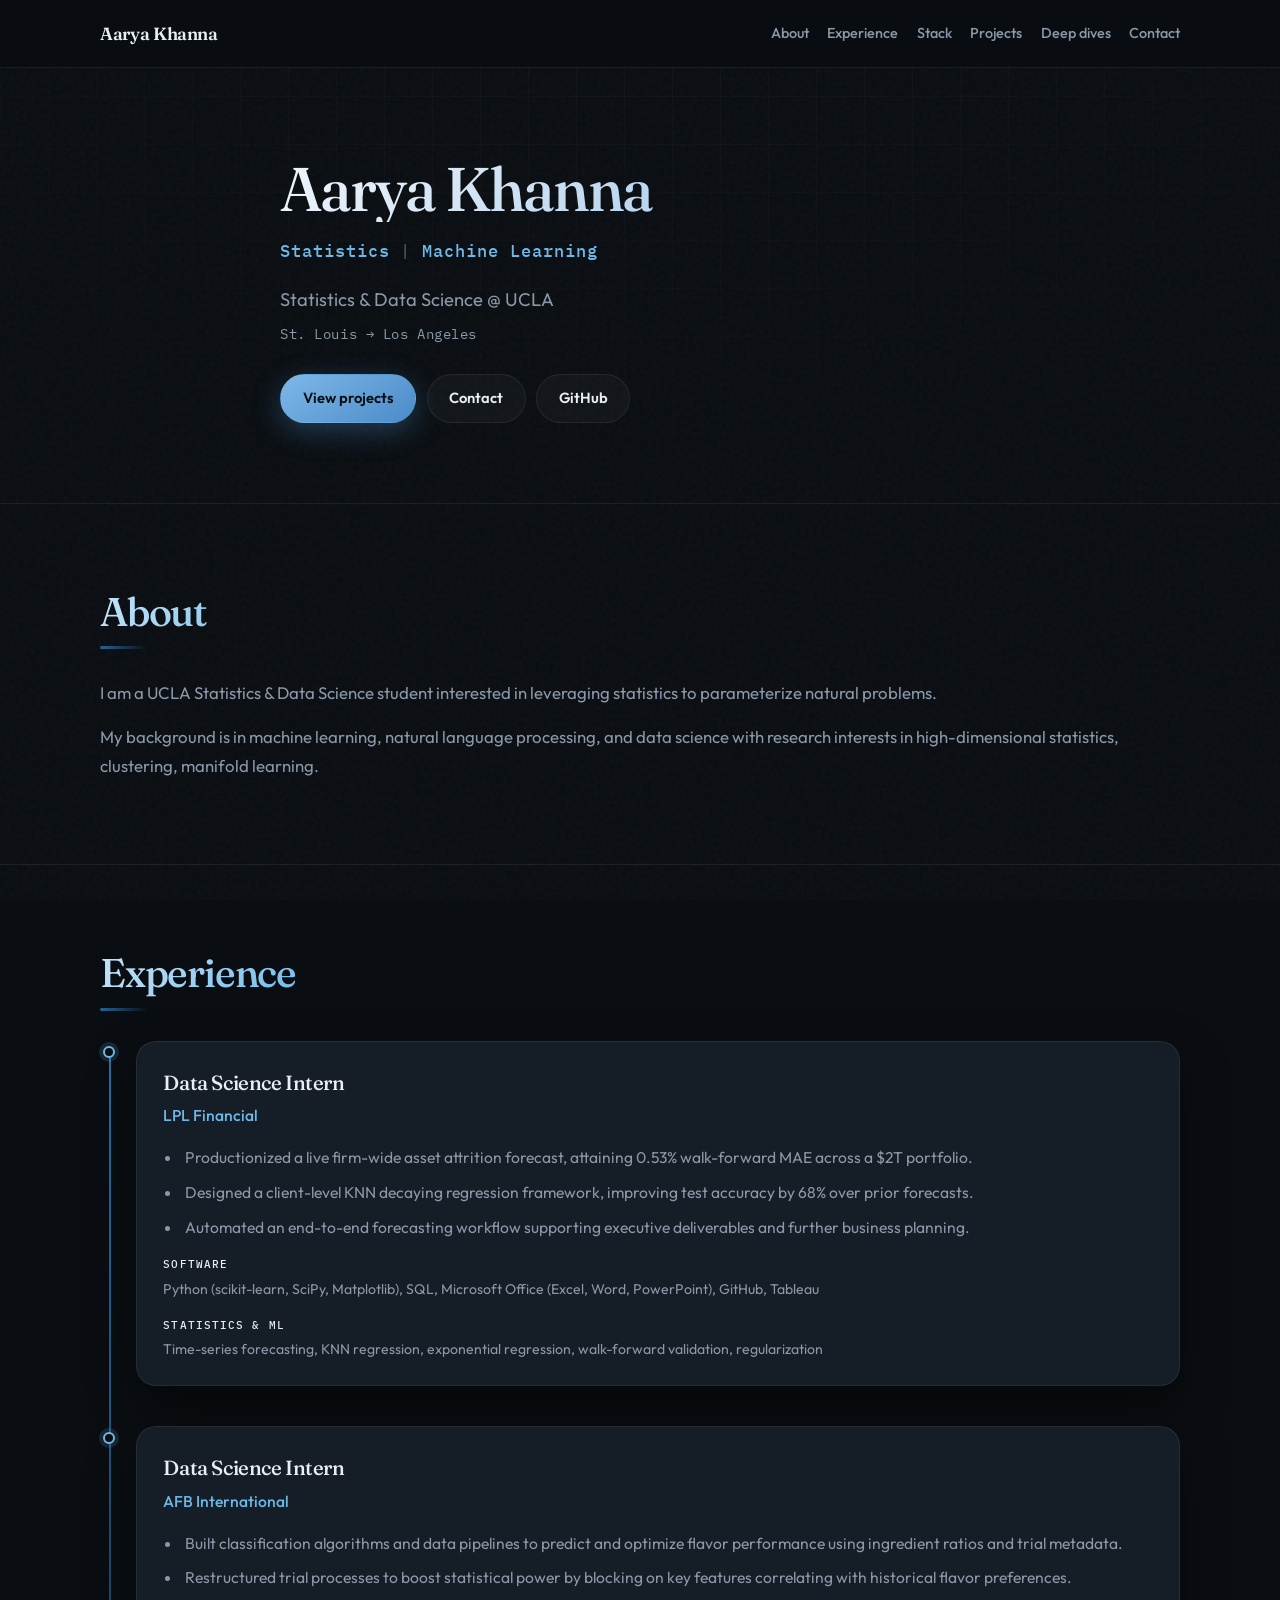
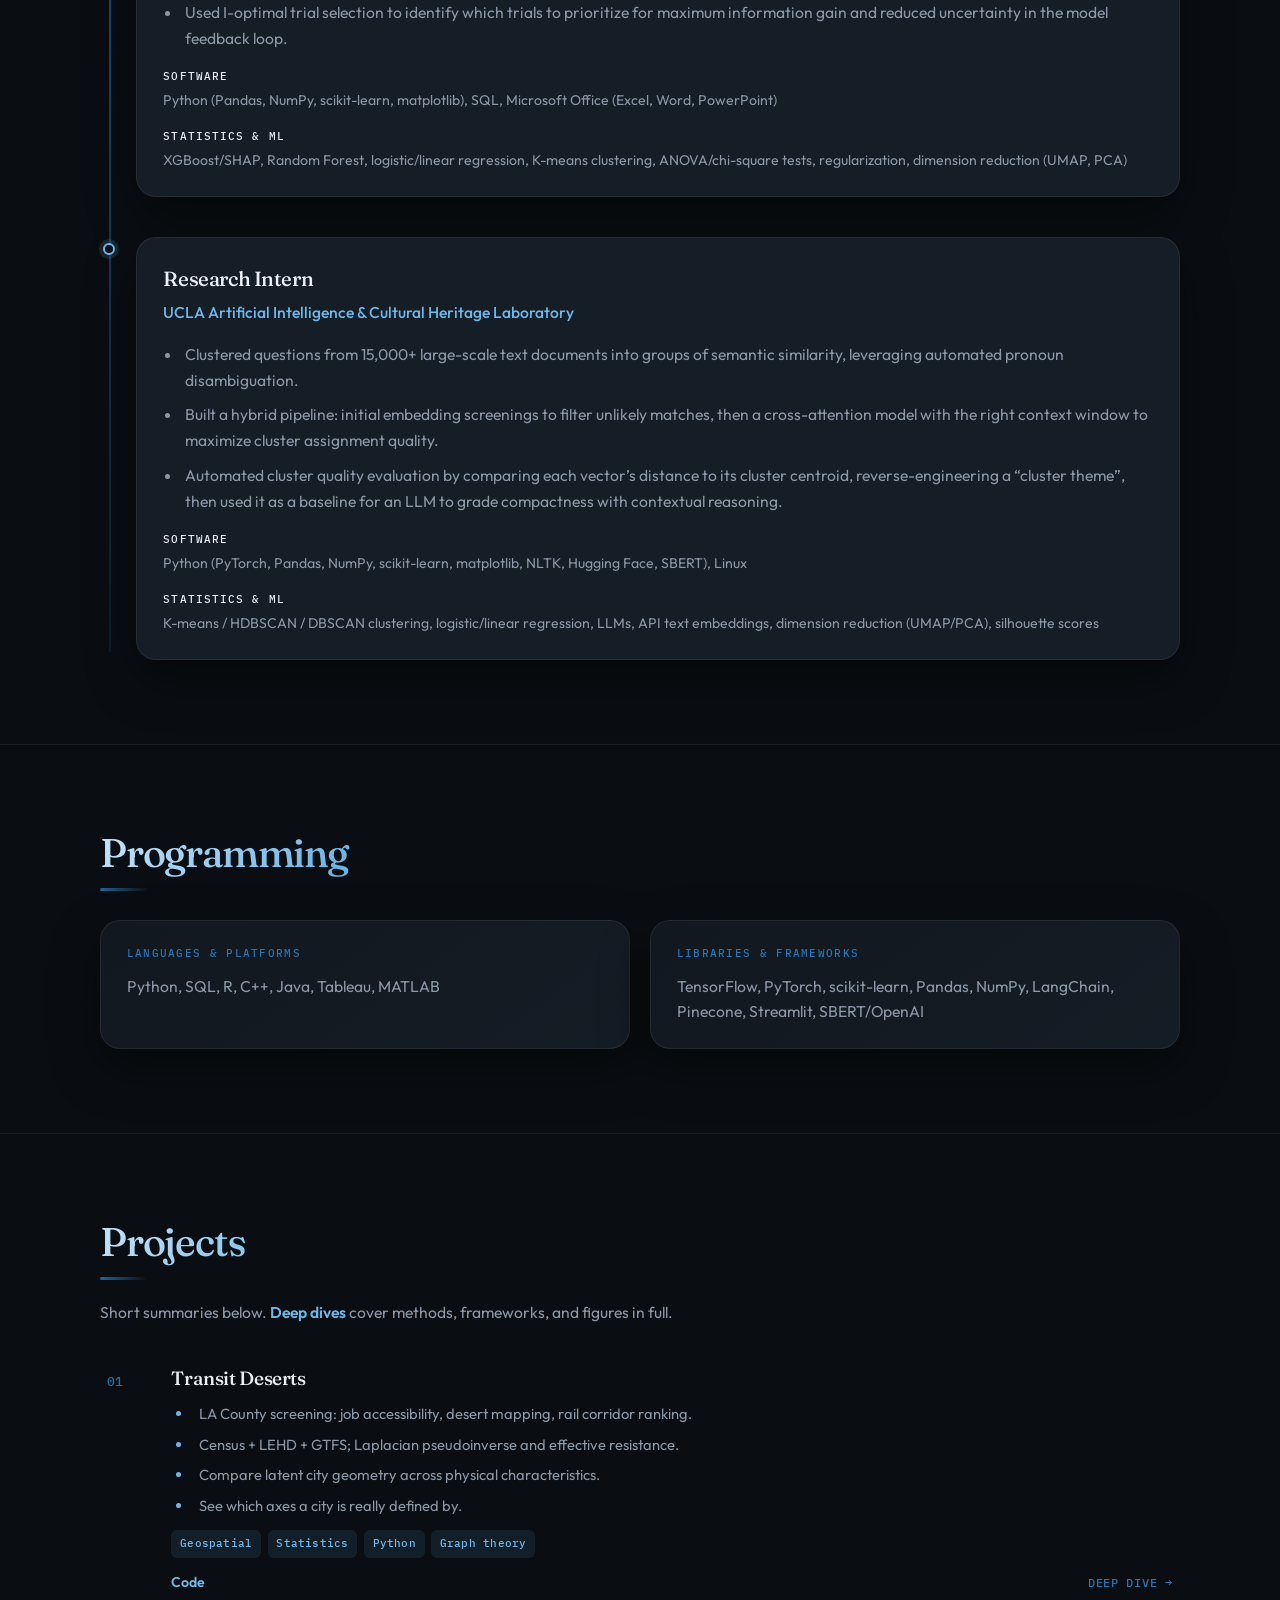
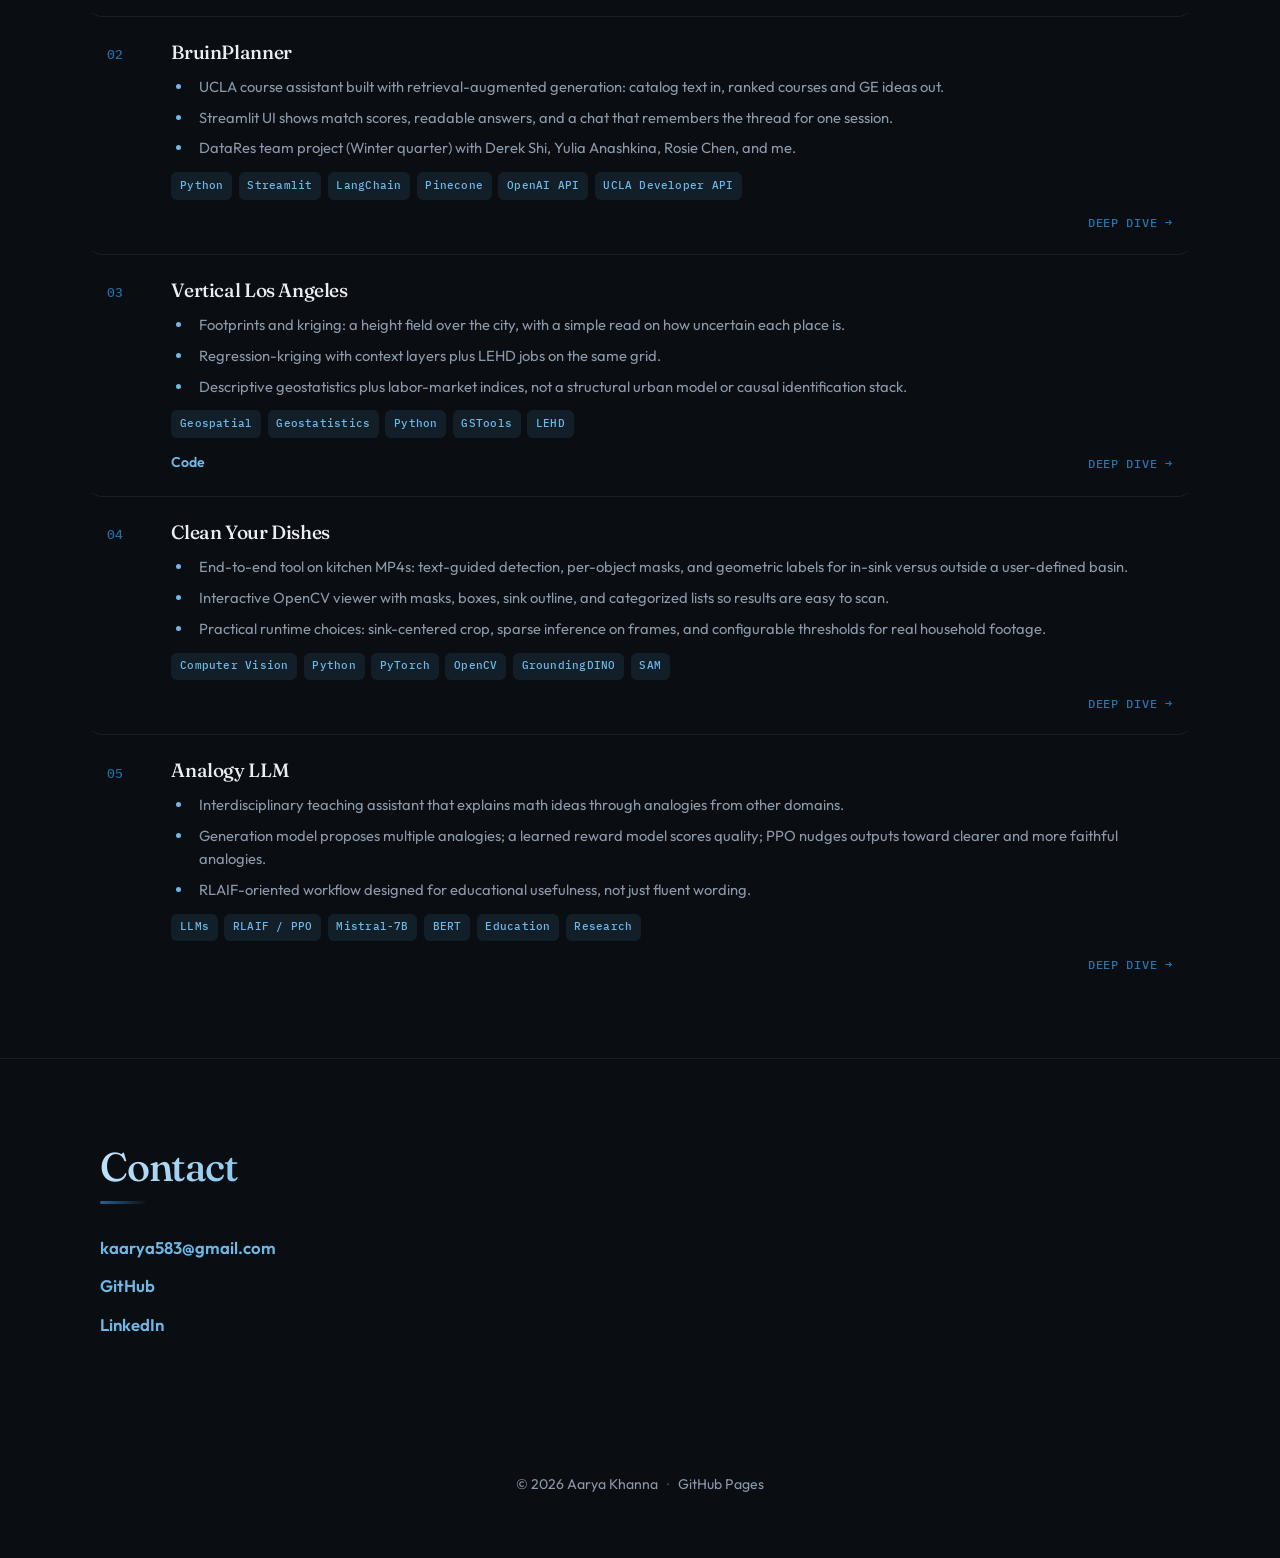
==== commit 85263493: "Keep projects intro on one line; retune Transit Deserts bullets Co-authored-by: Cursor <cursoragent@" ====
--- a/index.html
+++ b/index.html
@@ -84,10 +84,7 @@
       <section id="projects" aria-labelledby="projects-heading">
         <div class="wrap section-inner">
           <h2 class="section-heading" id="projects-heading">Projects</h2>
-          <p class="section-intro">
-            Short summaries below.
-            <a href="./projects.html">Deep dives</a> cover methods, frameworks, and figures in full.
-          </p>
+          <p class="section-intro">Short summaries below. <a href="./projects.html">Deep dives</a> cover methods, frameworks, and figures in full.</p>
           <div id="projects-grid"></div>
         </div>
       </section>
--- a/styles.css
+++ b/styles.css
@@ -310,8 +310,15 @@
   margin: -0.6rem 0 1.75rem;
   font-size: 0.98rem;
   color: var(--text-muted);
-  max-width: 52ch;
+  max-width: none;
   line-height: 1.55;
+  white-space: nowrap;
+}
+
+@media (max-width: 720px) {
+  .section-intro {
+    white-space: normal;
+  }
 }
 
 .section-intro a {
@@ -881,11 +888,60 @@
   color: var(--text-muted);
   font-size: 1.02rem;
   line-height: 1.7;
-  max-width: 72ch;
+  max-width: none;
 }
 
 .project-deep-prose p:last-child {
   margin-bottom: 0;
+}
+
+.project-deep-intro {
+  margin-bottom: 0.5rem;
+}
+
+.project-deep-lead {
+  margin: 0 0 1rem;
+  color: var(--text-muted);
+  font-size: 1.05rem;
+  line-height: 1.72;
+  max-width: none;
+}
+
+.project-deep-lead:last-child {
+  margin-bottom: 0;
+}
+
+.project-repo-callout {
+  margin: 0 0 1.5rem;
+  padding: 0.65rem 1rem;
+  border-radius: var(--radius);
+  border: 1px solid var(--border);
+  background: rgba(39, 116, 174, 0.08);
+  font-size: 0.95rem;
+}
+
+.project-repo-callout a {
+  font-weight: 600;
+  color: var(--accent);
+}
+
+.project-deep-text-rich,
+.project-rich-li {
+  line-height: 1.75;
+}
+
+.katex-inline-span {
+  display: inline-block;
+  margin: 0 0.12em;
+  vertical-align: middle;
+}
+
+.katex-inline-span .katex {
+  font-size: 1.05em;
+}
+
+.project-rich-li .katex-inline-span .katex {
+  font-size: 1em;
 }
 
 .project-deep-block {
@@ -906,8 +962,40 @@
   margin: 0;
   color: var(--text-muted);
   line-height: 1.65;
-  max-width: 72ch;
+  max-width: none;
   font-size: 0.98rem;
+}
+
+.project-text-example {
+  margin-top: 1rem;
+}
+
+.project-text-example:first-of-type {
+  margin-top: 0.65rem;
+}
+
+.project-example-title {
+  margin: 0 0 0.4rem;
+  font-size: 0.8rem;
+  letter-spacing: 0.04em;
+  text-transform: uppercase;
+  color: var(--accent-2);
+  font-family: var(--font-mono);
+}
+
+.project-text-output {
+  margin: 0;
+  padding: 0.9rem 1rem;
+  font-family: var(--font-mono), ui-monospace, monospace;
+  font-size: 0.8rem;
+  line-height: 1.5;
+  white-space: pre-wrap;
+  word-break: break-word;
+  color: var(--text);
+  background: rgba(12, 18, 24, 0.55);
+  border: 1px solid rgba(255, 255, 255, 0.08);
+  border-radius: 6px;
+  overflow-x: auto;
 }
 
 .project-framework-list {
@@ -931,12 +1019,51 @@
   margin-top: 1.5rem;
 }
 
+.project-section-figures {
+  margin-top: 0.25rem;
+}
+
+/* Side-by-side figures (e.g. compare two maps) */
+.project-section-figures.project-section-figures-two {
+  display: grid;
+  grid-template-columns: 1fr 1fr;
+  gap: 1rem 1.25rem;
+  align-items: start;
+}
+
+@media (max-width: 900px) {
+  .project-section-figures.project-section-figures-two {
+    grid-template-columns: 1fr;
+  }
+}
+
+.project-figure-intext {
+  margin: 0;
+}
+
+.project-figure-intext img {
+  max-height: 70vh;
+  object-fit: contain;
+  background: transparent;
+}
+
+.project-deep-section.has-figures {
+  display: grid;
+  grid-template-columns: minmax(0, 1.25fr) minmax(320px, 0.95fr);
+  gap: 1.2rem 2rem;
+  align-items: start;
+}
+
+.project-deep-section.has-figures .project-section-main {
+  min-width: 0;
+}
+
 .project-figure {
   margin: 0;
-  border-radius: var(--radius);
-  overflow: hidden;
-  border: 1px solid var(--border);
-  background: var(--bg-card);
+  border-radius: 0;
+  overflow: visible;
+  border: none;
+  background: transparent;
 }
 
 .project-figure-img {
@@ -947,11 +1074,11 @@
 }
 
 .project-figure figcaption {
-  padding: 0.65rem 1rem;
+  padding: 0.45rem 0 0;
   font-size: 0.88rem;
   color: var(--text-muted);
   line-height: 1.45;
-  border-top: 1px solid var(--border);
+  border-top: none;
 }
 
 .project-figure-placeholder .project-figure-inner {
@@ -984,6 +1111,31 @@
   color: var(--accent);
 }
 
+.project-deep-section-h {
+  font-size: 1.05rem;
+  letter-spacing: 0.06em;
+  margin-top: 0.15rem;
+}
+
+.katex-display-wrap {
+  margin: 1rem 0 1.15rem;
+  padding: 0.5rem 0;
+  overflow-x: auto;
+  text-align: center;
+}
+
+.katex-display-wrap .katex {
+  font-size: 1.05rem;
+}
+
+.katex-inline-line {
+  margin: 0.65rem 0;
+}
+
+.katex-inline-wrap .katex {
+  font-size: 1em;
+}
+
 @media (max-width: 640px) {
   .timeline::before {
     left: 0.45rem;
@@ -997,3 +1149,38 @@
     padding-left: 1.85rem;
   }
 }
+
+@media (max-width: 900px) {
+  .project-deep-section.has-figures {
+    grid-template-columns: 1fr;
+    gap: 0.9rem;
+  }
+
+  .project-section-figures {
+    margin-top: 0.2rem;
+  }
+}
+
+
+/* Large bottom table treatment */
+.project-deep-section.figure-large.has-figures {
+  grid-template-columns: 1fr;
+  gap: 0.7rem;
+}
+
+.project-deep-section.figure-large .project-section-main {
+  max-width: none;
+}
+
+.project-deep-section.figure-large .project-figure-intext {
+  width: 100%;
+}
+
+.project-deep-section.figure-large .project-figure-intext img {
+  width: 100%;
+  max-height: none;
+}
+
+.project-deep-section.section-top-corridor-outputs .project-figure figcaption {
+  font-size: 0.95rem;
+}
